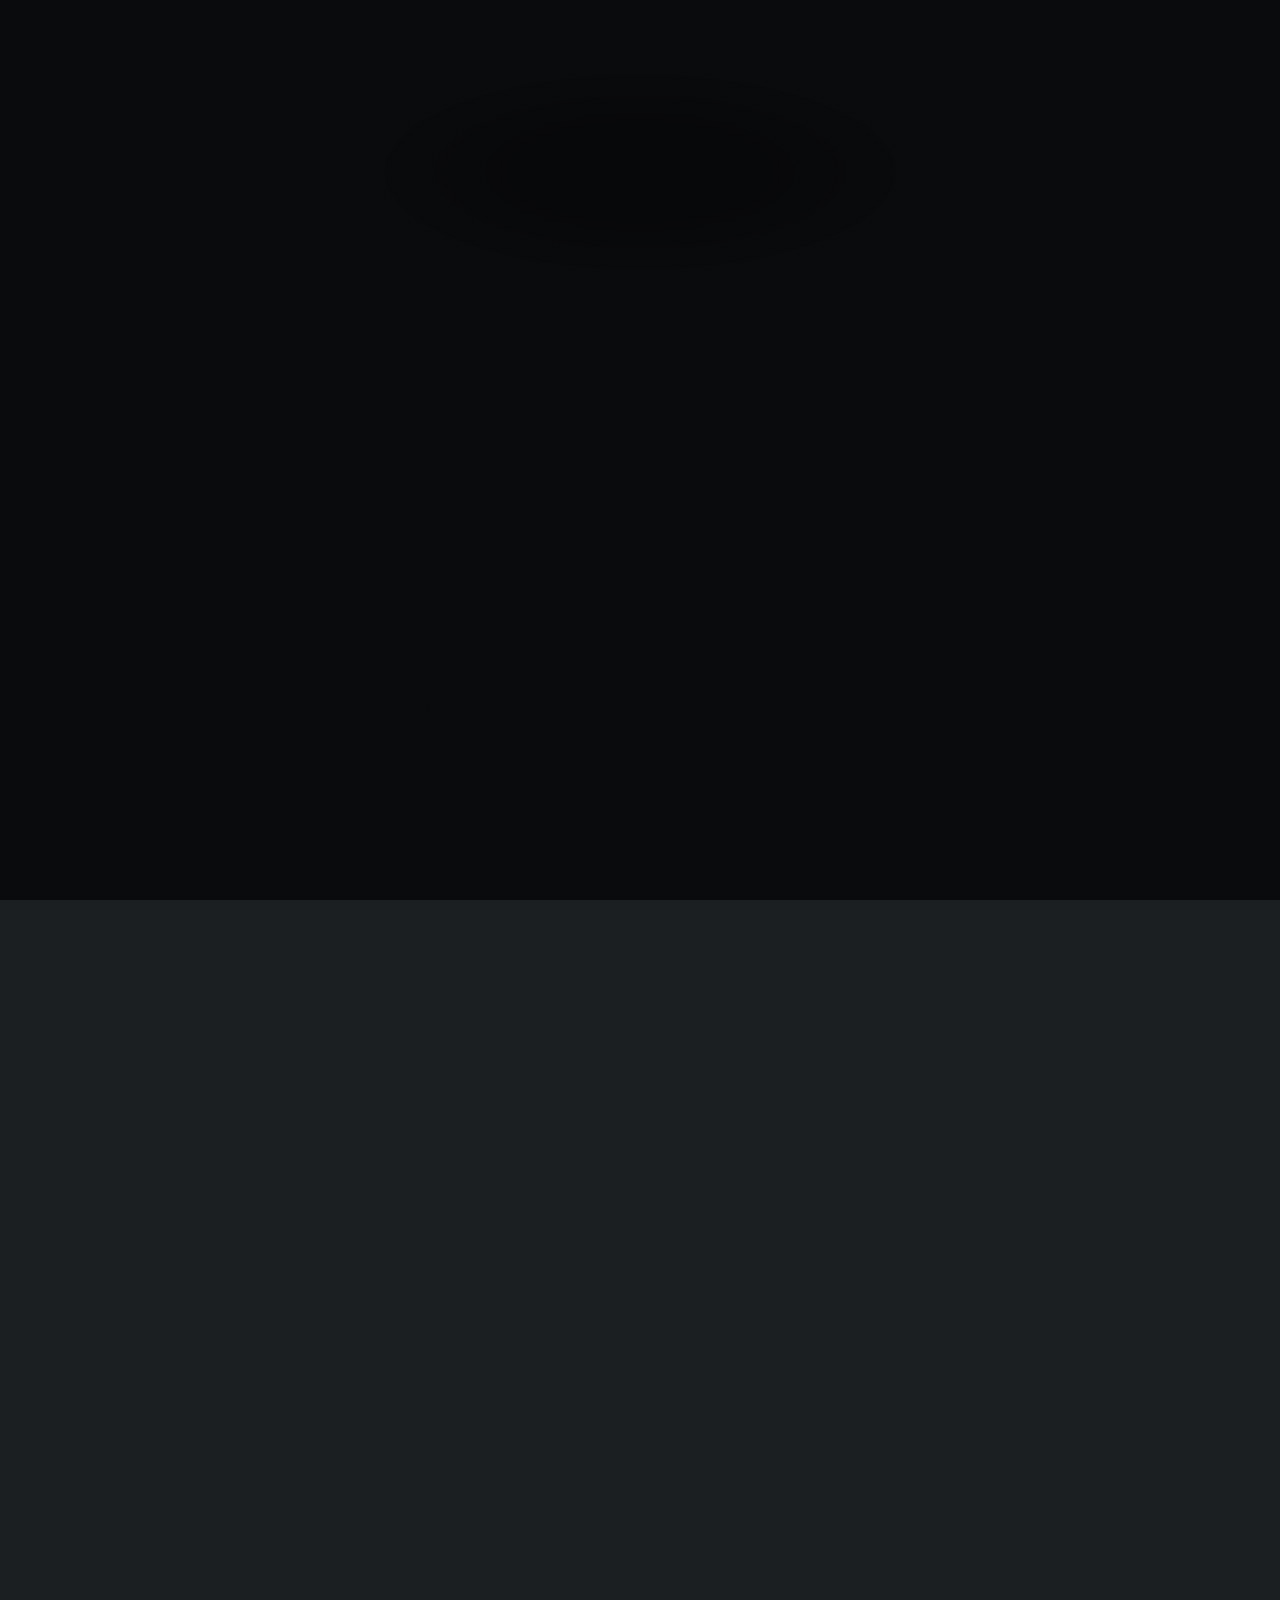
==== index.html @ f912e167 "- Updated with new job - Changed to space theme - Repaired Contact system by using Google Forms on t" ====
<!DOCTYPE HTML>

<html>
	<head>
		<title>Portfolio - Cameron Stott</title>
		<meta charset="utf-8" />
		<meta name="viewport" content="width=device-width, initial-scale=1, user-scalable=no" />
		<link rel="stylesheet" href="assets/css/main.css" />
		<noscript><link rel="stylesheet" href="assets/css/noscript.css" /></noscript>

		<link rel="apple-touch-icon" sizes="180x180" href="/apple-touch-icon.png">
		<link rel="icon" type="image/png" sizes="32x32" href="/favicon-32x32.png">
		<link rel="icon" type="image/png" sizes="16x16" href="/favicon-16x16.png">
		<link rel="manifest" href="/site.webmanifest">
		<link rel="stylesheet" href="https://cdnjs.cloudflare.com/ajax/libs/font-awesome/6.0.0-beta3/css/all.min.css">
		<script src="https://kit.fontawesome.com/7664fa4981.js" crossorigin="anonymous"></script>
	</head>

	<body class="is-preload">

		<!-- Wrapper -->
			<div id="wrapper">

				<!-- Header -->
					<header id="header">
						<div class="logo">
							<!-- <i class="fa-solid fa-shuttle-space fa-rotate-270 fa-2xl"></i> -->
							<!-- <i class="fa-solid fa-satellite fa-2xl"></i> -->
							<i class="fa-solid fa-user-astronaut fa-2xl"></i>
						</div>
						<div class="content">
							<div class="inner">
								<h1>Cameron Stott</h1>
								<p>Graduate Mechanical Engineer</p>
							</div>
						</div>
						<nav>
							<ul>
								<li><a href="#about-me">About Me</a></li>
								<li><a href="#education">Education</a></li>
								<li><a href="#employment">Employment</a></li>
								<li><a href="#projects">Projects</a></li>
								<li><a href="#contact">Contact</a></li>

								<!--<li><a href="#elements">Elements</a></li>-->
							</ul>
						</nav>
					</header>

				<!-- Main -->
					<div id="main">

						<!-- About Me -->
							<article id="about-me">
								<h2 class="major">About Me</h2>
								<span class="image main"><img src="images/grad1.jpg" alt="" /></span>
								<p class= "a">My name is Cameron Stott. Engineering and design have been an interest and passion of mine from a young age, and I have committed much of my personal time and education to pursuing a career in this field. As a person with a very inquisitive and technically oriented mentality, I have always enjoyed designing and working with machinery. To achieve this ambition, I have completed both a HNC (Higher National Certificate) and subsequent HND (Higher National Diploma) in Engineering Systems as well as going on to achieve a Bachelor’s Degree in Mechanical Engineering at Heriot Watt University.</p>
								<p class= "a">I pride myself on my intuitiveness, eagerness to learn and versatility. I can look at complex problems from a practical as well as logical perspective and develop new and unique ideas, using problem solving and analysis to discover faults, solve problems, and implement improvements to current processes. I can adapt my abilities and perspectives to new tasks and skillsets to learn quickly and further develop myself. In both group settings as well as individually I approach everything with an open mind, enthusiasm, and optimistic attitude.</p>
								<p class= "a">Due to my experience at both university and in the workplace, I have become far more confident when working with others, comparing ideas and public speaking. I pride myself on being approachable and listening to the concerns and opinions of others, allowing me to excel both in a team environment and independently. I consistently ensure that I learn from previous mistakes and treat them as a learning opportunity going forward rather than a reason to doubt my abilities and lose confidence. I feel that this is a crucial trait to the modern engineer and one that will strengthen not only the wellbeing of individual engineers but the industry as a whole.</p>
								<p class= "a">I flourish when I am able to apply my technical skills and creativity in engineering practice. I often spend my free time CAD modelling and 3D printing as it allows me to think creatively and problem solve to design a refined final product, such as robotic arms and features, automotive components and modifications for existing products. Through this hobby I have become proficient in numerous CAD modelling software including Autodesk Inventor, AutoCAD, Fusion 360 and Solidworks.</p>
								<p class= "a">I have particular interests in robotics, renewable energies and the space industry. I hope to explore a career in these fields and broaden my knowledge. I am eager to expand my skills professionally and personally, developing myself as a person and as an engineer.</p>
							</article>

						<!-- Education -->
							<article id="education">
								<h2 class="major">Education</h2>
								<div class="row">
									<div class="column">
										<h4>Heriot Watt University:</h4>
										<p>BEng Mechanical Engineering <br> (Full-time 2019 - 2021)</p>
										<h4>West Lothian College:</h4>
										<p>HNC / HND Engineering Systems <br> (Part-time 2016 - 2018) <br> (Full-time 2018 - 2019)</p>
										<h4>Armadale Academy:</h4>
										<p>(Full-time 2012 - 2018)</p>
									</div>
									<div class="column">
										<h4>Highers:</h4>
										<table>
											<tr><td>English</td><td>A</td></tr>
											<tr><td>Graphic Communication</td><td>A</td></tr>
											<tr><td>Design and Manufacture</td><td>B</td></tr>
											<tr><td>Computing Science</td><td>B</td></tr>
											<tr><td>Spanish</td><td>B</td></tr>
											<tr><td>Physics</td><td>C</td></tr>
											<tr><td>Personal Development</td><td>P</td></tr>
										  </table>
									</div>
								  </div>
							</article>

						<!-- Employment -->
							<article id="employment">
								<h2 class="major">Employment</h2>
								<h3>Current Position:</h3>
								<button type="button" class="DropHeading">AAC Clyde Space</button>
								<div class="DropContent">
									<h4>Glasgow, West Lothian | June 2024 – Present</h4>
									<h5>AIT Engineer (Full-Time Employment)</h5>
									<span class="image main"><img src="images/aac_clyde_space.jpg" alt="" /></span>
									<p class= "a">
										As an AIT Engineer, I specialize in the assembly, integration, and testing of complex systems to ensure they meet performance and reliability standards. My work involves collaborating with cross-functional teams to troubleshoot issues, optimize processes, and verify system functionality through rigorous testing protocols.
									</p>
									<div class="row" style="text-align: center;">
										<div class="column" style="list-style-position: inside;">
											<ul>
												<li>Troubleshooting</li>
												<li>Problem-Solving</li>
												<li>Continuous Improvement</li>
											</ul>
										</div>
										<div class="column" style="list-style-position: inside;">
											<ul>
												<li>CAD Proficiency</li>
												<li>Cross-Functional Collaboration</li>
												<li>Testing Integration</li>
											</ul>
										</div>
									</div>
								</div>

								<h3>Previous Employment:</h3>

								<button type="button" class="DropHeading">Everwarm LTD</button>
								<div class="DropContent">
									<h4>Bathgate, West Lothian | April 2022 – June 2024</h4>
									<h5>Renewables Design Engineer (Full-Time Employment)</h5>
									<span class="image main"><img src="images/Everwarm1.jpg" alt="" /></span>
									<p class= "a">This position has allowed me to apply my knowledge gained at university in a professional environment. Working in the renewable energies sector, my role is primarily to design retrofit air-source heat pump systems for client’s domestic properties, this included creating accurate floorplans in CAD, calculating room-by-room heat losses based on EPC data and material u-values, as well as sizing radiators to oppose the heat loss and warm the home. I have learned to work maturely in a professional setting, work effectively to strict deadlines and communicate productively with my design team, surveyors and managers.
										In this role I have also designed retrofit solar panel and electric vehicle charging point (EVCP) schematics as well as location maps for properties receiving upgrades. While working in conjunction with Scottish Power, I helped to develop a system to automatically calculate initial quotes based on approved pricings and EPC data. This dramatically increased workflow whilst reducing time spent per job and allowed designers to work more efficiently.</p>
									<div class="row" style="text-align: center;">
										<div class="column" style="list-style-position: inside;">
											<ul>
												<li>Analytical thinking</li>
												<li>Time Management</li>
												<li>Attention to detail</li>
											</ul>
										</div>
										<div class="column" style="list-style-position: inside;">
											<ul>
												<li>CAD proficiency</li>
												<li>Collaboration</li>
												<li>Adaptability</li>
											</ul>
										</div>
									</div>
								</div>
								
								<button type="button" class="DropHeading">Screwfix PLC</button>
								<div class="DropContent">
									<h4>Bathgate, West Lothian | September 2022 – April 2022</h4>
									<h5>Supervisor (Part-Time Employment)</h5>
									<span class="image main"><img src="images/Screwfix1.jpg" alt="" /></span>
									<p class= "a">After working as a store colleague and supervisor for over three years, I have matured greatly both individually and professionally. I have been recommended and trusted by my managers to travel to other Screwfix branches and assist them with delivery, warehouse management and staffing shortages thanks to my experience. This has involved travelling the country, working effectively with unfamiliar colleagues, and adapting to new work environments.</p>
									<div class="row" style="text-align: center;">
										<div class="column" style="list-style-position: inside;">
											<ul>
												<li>Customer Service</li>
												<li>Professionalism</li>
											</ul>
										</div>
										<div class="column" style="list-style-position: inside;">
											<ul>
												<li>Adaptability</li>
												<li>Patience</li>
											</ul>
										</div>
									</div>
								</div>
								
								<button type="button" class="DropHeading">Glossbrook Engineering LTD</button>
								<div class="DropContent">
									<h4>Blackridge, West Lothian | June 2018 - September 2018</h4>
									<p>Injection Moulder Operator / Setter (Full-Time Employment)</p>
									<span class="image main"><img src="images/Glossbrook1.jpg" alt="" /></span>
									<p class= "a">This role involved the production and inspection of plastic injection moulded components, safely carrying out tool changes, as well as the set-up, general maintenance and calibration of state-of-the-art Krauss Maffei moulding machines prior to operation. This position also provided me with my first taste of the engineering industry and an insight into how knowledge gained through lectures and formal education is implemented on the factory floor.</p>
									<div class="row" style="text-align: center;">
										<div class="column" style="list-style-position: inside;">
											<ul>
												<li>Following technical instructions</li>
												<li>Attention to detail</li>
											</ul>
										</div>
										<div class="column" style="list-style-position: inside;">
											<ul>
												<li>Teamwork</li>
												<li>Problem solving</li>
											</ul>
										</div>
									</div>
								</div>
							</article>

						<!-- Projects -->
						<article id="projects">
							<h2 class="major">Projects</h2>
							<button type="button" class="DropHeading">Pneumatic Exoskeleton Arm</button>
							<div class="DropContent">
								<h4>Duration: 1 Year</h4>
								
								<div id="sliderA">
									<figure> <!-- Make sure the first and last images are the same image for a smooth transition -->
										<img src="images/Projects/Exo1.jpg" alt="" />
										<img src="images/Projects/Exo2.jpg" alt="" />
										<img src="images/Projects/Exo3.jpg" alt="" />
										<img src="images/Projects/Exo4.jpg" alt="" />
										<img src="images/Projects/Exo1.jpg" alt="" />
									</figure>
								</div>

								<p class="a">For my HND dissertation I chose to design and manufacture an exoskeletal arm to significantly increase the lifting capacity of the wearer as well as reduce repetitive strain during manual handling tasks. The arm consisted of an aluminium frame with a supporting 3D-printed ABS structure. An 120mm pneumatic cylinder with a maximum pressure of 10 Bar provides adequate lifting force to the arm whilst allowing for safe and accurate control via the exoskeleton’s on-board microcontroller. Using an Arduino, a simple control system was created using a push button located in the handle as a trigger which would release air into the pneumatic through a solenoid valve, resulting in the arm performing a ‘curl’ to imitate the wearer’s bicep and assist during a lift.<br><br>
									The arm’s design went through several iterations before the final prototype was manufactured, from basic initial sketches and notes outlining the purpose of the project and its form, to more refined drawings and CAD models. Once the mock-ups were satisfactory, a final CAD model was created in conjunction with the physical prototype in the workshop, allowing for a near identical digital prototype which could be vigorously tested using Finite Element Analysis (FEA). This meant the physical prototype could be used to test factors like comfort, weight and manoeuvrability while its digital counterpart could be safely tested to its limits of strength and durability. <br><br>
									In its final testing phase, the arm’s shoulder was clamped to a solid surface and incrementally tested with increasing weights. In this test, the arm was found to comfortably curl a weight of 20kg. This means that if properly implemented with a full-back structure to more properly distribute the weight, a wearer could lift a safe manual handling load of 25kg with little to no effort, dramatically reducing work-related injury due to manual handling.<br><br>
									Future improvements to the design would include the aforementioned full-back structure to allow for a more uniform distribution of load across the upper-body, as well as allowing for the addition of a second arm. With an increased budget, the pneumatic system could be replaced with motorised linear actuators, increasing the safety of the design by eliminating the risk of leaks from the high-pressure system or snagging hoses as well as more accurate control.
								</p>
							</div>
							<button type="button" class="DropHeading"> Claw Robot </button>
							<div class="DropContent">
								<h4>Duration: 3 Months</h4>
								<div id="sliderB">
									<figure> <!-- Make sure the first and last images are the same image for a smooth transition -->
										<img src="images/Projects/RobotArm.gif" alt="" />
										<img src="images/Projects/RobotArm2.jpg" alt="" />
										<img src="images/Projects/RobotArm3.jpg" alt="" />
										<img src="images/Projects/RobotArm4.jpg" alt="" />
										<img src="images/Projects/RobotArm.gif" alt="" />
									</figure>
								</div>
								<p>Lorem ipsum...</p>
							</div>
							<button type="button" class="DropHeading">Line Launcher</button>
							<div class="DropContent">
								<h4>Duration: 3 Months</h4>
								<div id="sliderC">
									<figure> <!-- Make sure the first and last images are the same image for a smooth transition -->
										<img src="images/Projects/Launcher1.jpg" alt="" />
										<img src="images/Projects/Launcher2.jpg" alt="" />
										<img src="images/Projects/Launcher3.jpg" alt="" />
										<img src="images/Projects/Launcher4.jpg" alt="" />
										<img src="images/Projects/Launcher1.jpg" alt="" />
									</figure>
								</div>
								<p>Lorem ipsum...</p>
							</div>
						</article>

						<!-- Contact -->
						<article id="contact">
							<h2 class="major">Contact</h2>
							<form id="customForm">
								<div class="fields">
									<div class="field half">
										<label for="name">Name</label>
										<input type="text" name="name" id="name" required>
									</div>
									<div class="field half">
										<label for="email">Email</label>
										<input type="email" name="email" id="email" required>
									</div>
									<div class="field">
										<label for="message">Message</label>
										<textarea name="message" id="message" rows="4" required></textarea>
									</div>
								</div>
								<ul class="actions">
									<li><input type="submit" value="Send Message" class="primary" /></li>
									<li><input type="reset" value="Reset" /></li>
								</ul>
							</form>
						</article>

						<script>
						document.getElementById('customForm').addEventListener('submit', function(event) {
							event.preventDefault(); // Prevent the default form submission

							const formData = new FormData();
							formData.append('entry.1352770360', document.getElementById('name').value); // Name
							formData.append('entry.1114385607', document.getElementById('email').value); // Email
							formData.append('entry.859118062', document.getElementById('message').value); // Message

							fetch('https://docs.google.com/forms/d/e/1FAIpQLSfvzuCMExjvRenyYLCwh3EU6uSeuKORQmJq0dTcJFS0CegGaQ/formResponse', {
								method: 'POST',
								body: formData,
								mode: 'no-cors' // This is important to prevent CORS issues
							})
							.then(response => {
								console.log('Success!', response);
								alert('Message sent successfully!');
							})
							.catch(error => {
								console.error('Error!', error);
								alert('Failed to send message.');
							});
						});
						</script>

					</div>
				<!-- Footer -->
					<footer id="footer">
						<h1><a href="https://www.linkedin.com/in/cameronstott21/" class="icon brands fa-linkedin"><span class="label">LinkedIn</span></a></h1>
						<p class="copyright">&copy; <script>document.write(new Date().getFullYear())</script> Cameron Stott</p>
					</footer>
			</div>

		<!-- BG -->
			<div id="bg"></div>

		<!-- Scripts -->
			<script src="assets/js/jquery.min.js"></script>
			<script src="assets/js/browser.min.js"></script>
			<script src="assets/js/breakpoints.min.js"></script>
			<script src="assets/js/util.js"></script>
			<script src="assets/js/main.js"></script>

	</body>
</html>
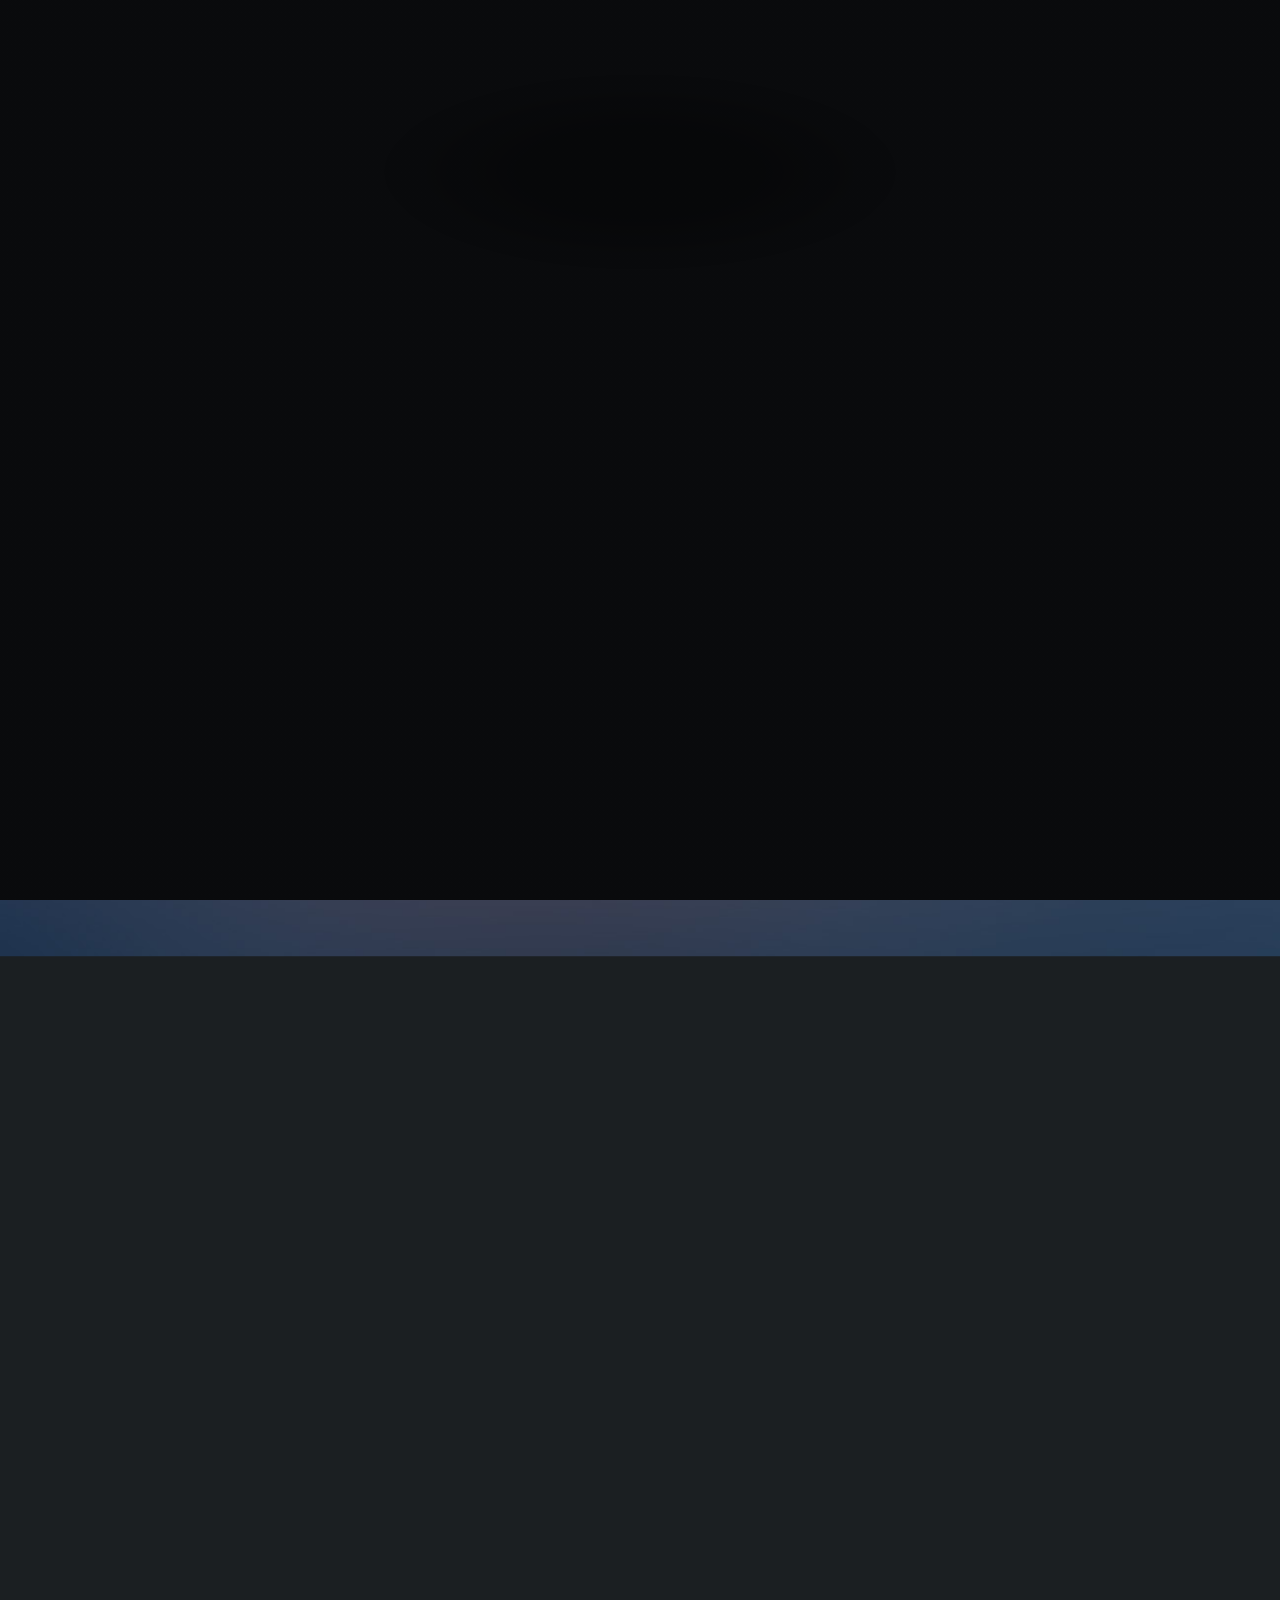
==== commit 8968e676: "- updated subheading" ====
--- a/index.html
+++ b/index.html
@@ -31,7 +31,7 @@
 						<div class="content">
 							<div class="inner">
 								<h1>Cameron Stott</h1>
-								<p>Graduate Mechanical Engineer</p>
+								<p>AIT Engineer</p>
 							</div>
 						</div>
 						<nav>
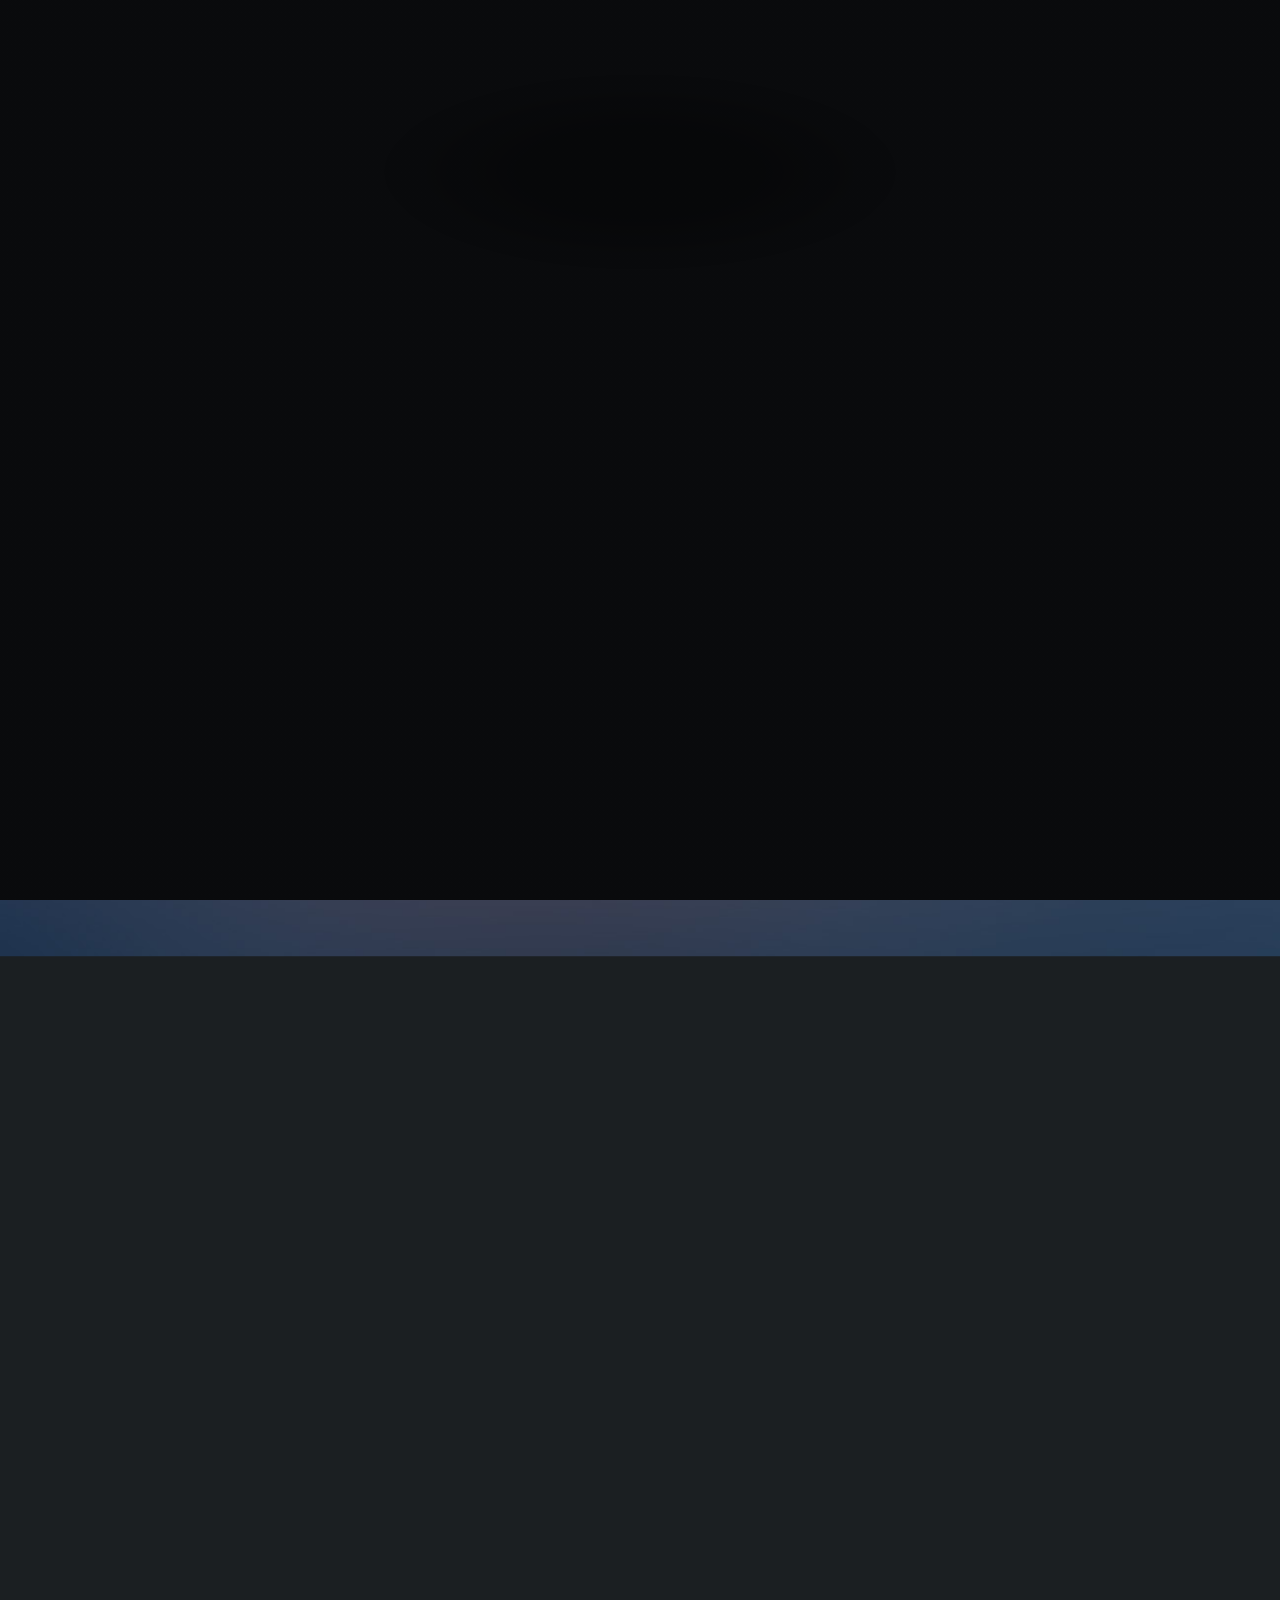
==== commit 3cb31ba2: "Update index.html - Updated the about me section" ====
--- a/index.html
+++ b/index.html
@@ -54,11 +54,9 @@
 							<article id="about-me">
 								<h2 class="major">About Me</h2>
 								<span class="image main"><img src="images/grad1.jpg" alt="" /></span>
-								<p class= "a">My name is Cameron Stott. Engineering and design have been an interest and passion of mine from a young age, and I have committed much of my personal time and education to pursuing a career in this field. As a person with a very inquisitive and technically oriented mentality, I have always enjoyed designing and working with machinery. To achieve this ambition, I have completed both a HNC (Higher National Certificate) and subsequent HND (Higher National Diploma) in Engineering Systems as well as going on to achieve a Bachelor’s Degree in Mechanical Engineering at Heriot Watt University.</p>
-								<p class= "a">I pride myself on my intuitiveness, eagerness to learn and versatility. I can look at complex problems from a practical as well as logical perspective and develop new and unique ideas, using problem solving and analysis to discover faults, solve problems, and implement improvements to current processes. I can adapt my abilities and perspectives to new tasks and skillsets to learn quickly and further develop myself. In both group settings as well as individually I approach everything with an open mind, enthusiasm, and optimistic attitude.</p>
-								<p class= "a">Due to my experience at both university and in the workplace, I have become far more confident when working with others, comparing ideas and public speaking. I pride myself on being approachable and listening to the concerns and opinions of others, allowing me to excel both in a team environment and independently. I consistently ensure that I learn from previous mistakes and treat them as a learning opportunity going forward rather than a reason to doubt my abilities and lose confidence. I feel that this is a crucial trait to the modern engineer and one that will strengthen not only the wellbeing of individual engineers but the industry as a whole.</p>
-								<p class= "a">I flourish when I am able to apply my technical skills and creativity in engineering practice. I often spend my free time CAD modelling and 3D printing as it allows me to think creatively and problem solve to design a refined final product, such as robotic arms and features, automotive components and modifications for existing products. Through this hobby I have become proficient in numerous CAD modelling software including Autodesk Inventor, AutoCAD, Fusion 360 and Solidworks.</p>
-								<p class= "a">I have particular interests in robotics, renewable energies and the space industry. I hope to explore a career in these fields and broaden my knowledge. I am eager to expand my skills professionally and personally, developing myself as a person and as an engineer.</p>
+								<p class= "a">I’m an engineering professional with over 3.5 years of industry experience, spanning renewable energy and aerospace sectors. With a background in design engineering and assembly, integration, and test (AIT), I bring a multidisciplinary skill set that bridges mechanical design, electronics, and programming.</p>
+								<p class= "a">I thrive in roles that demand both creativity and practical execution—particularly where I can design, prototype, and build hands-on solutions. Whether working on renewable systems or spacecraft hardware, I’m drawn to challenges that require systems thinking and a collaborative approach across disciplines.</p>
+								<p class= "a">While I’m especially interested in aerospace, robotics, and advanced manufacturing, I’m ultimately motivated by opportunities to create meaningful, functional designs—regardless of the field. I’m always looking to contribute to innovative teams where curiosity, adaptability, and technical rigour are valued.</p>
 							</article>
 
 						<!-- Education -->
@@ -97,9 +95,7 @@
 									<h4>Glasgow, West Lothian | June 2024 – Present</h4>
 									<h5>AIT Engineer (Full-Time Employment)</h5>
 									<span class="image main"><img src="images/aac_clyde_space.jpg" alt="" /></span>
-									<p class= "a">
-										As an AIT Engineer, I specialize in the assembly, integration, and testing of complex systems to ensure they meet performance and reliability standards. My work involves collaborating with cross-functional teams to troubleshoot issues, optimize processes, and verify system functionality through rigorous testing protocols.
-									</p>
+									<p class= "a">As an AIT Engineer, I specialize in the assembly, integration, and testing of complex systems to ensure they meet performance and reliability standards. My work involves collaborating with cross-functional teams to troubleshoot issues, optimize processes, and verify system functionality through rigorous testing protocols.</p>
 									<div class="row" style="text-align: center;">
 										<div class="column" style="list-style-position: inside;">
 											<ul>
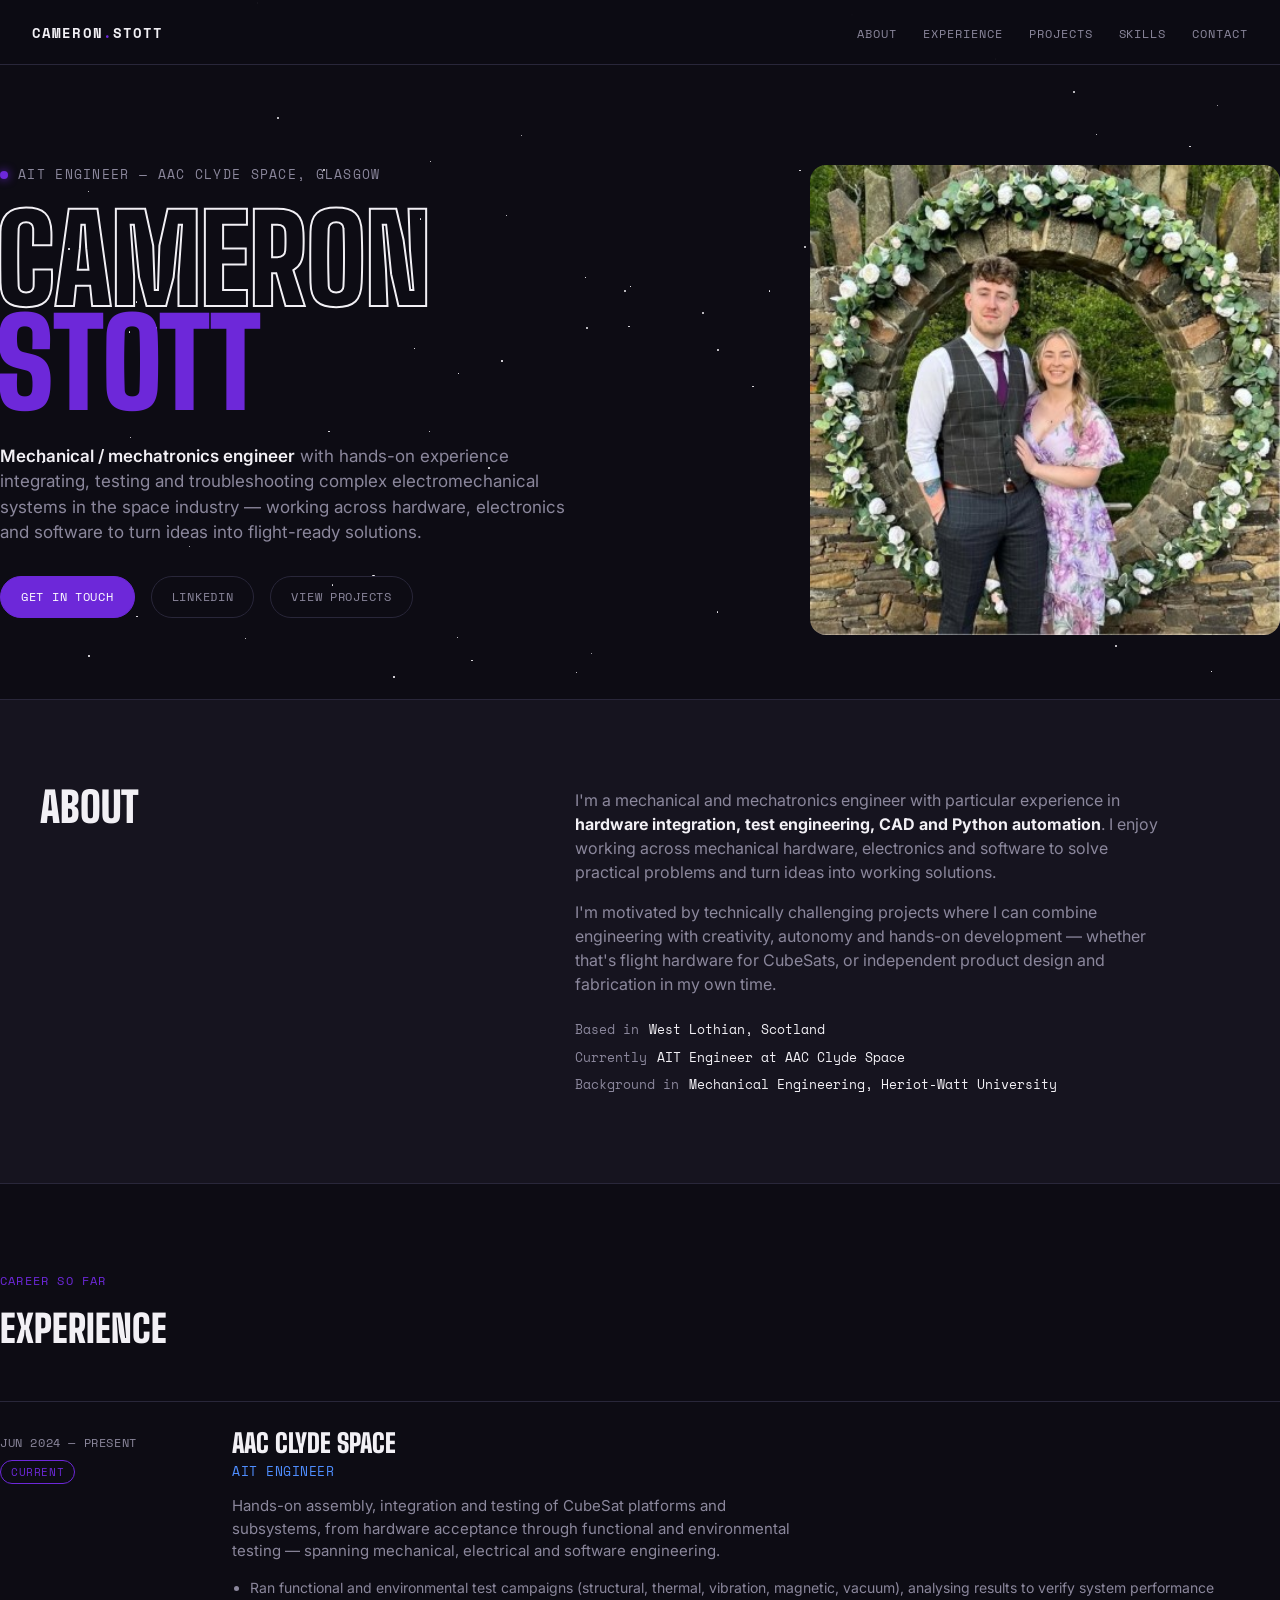
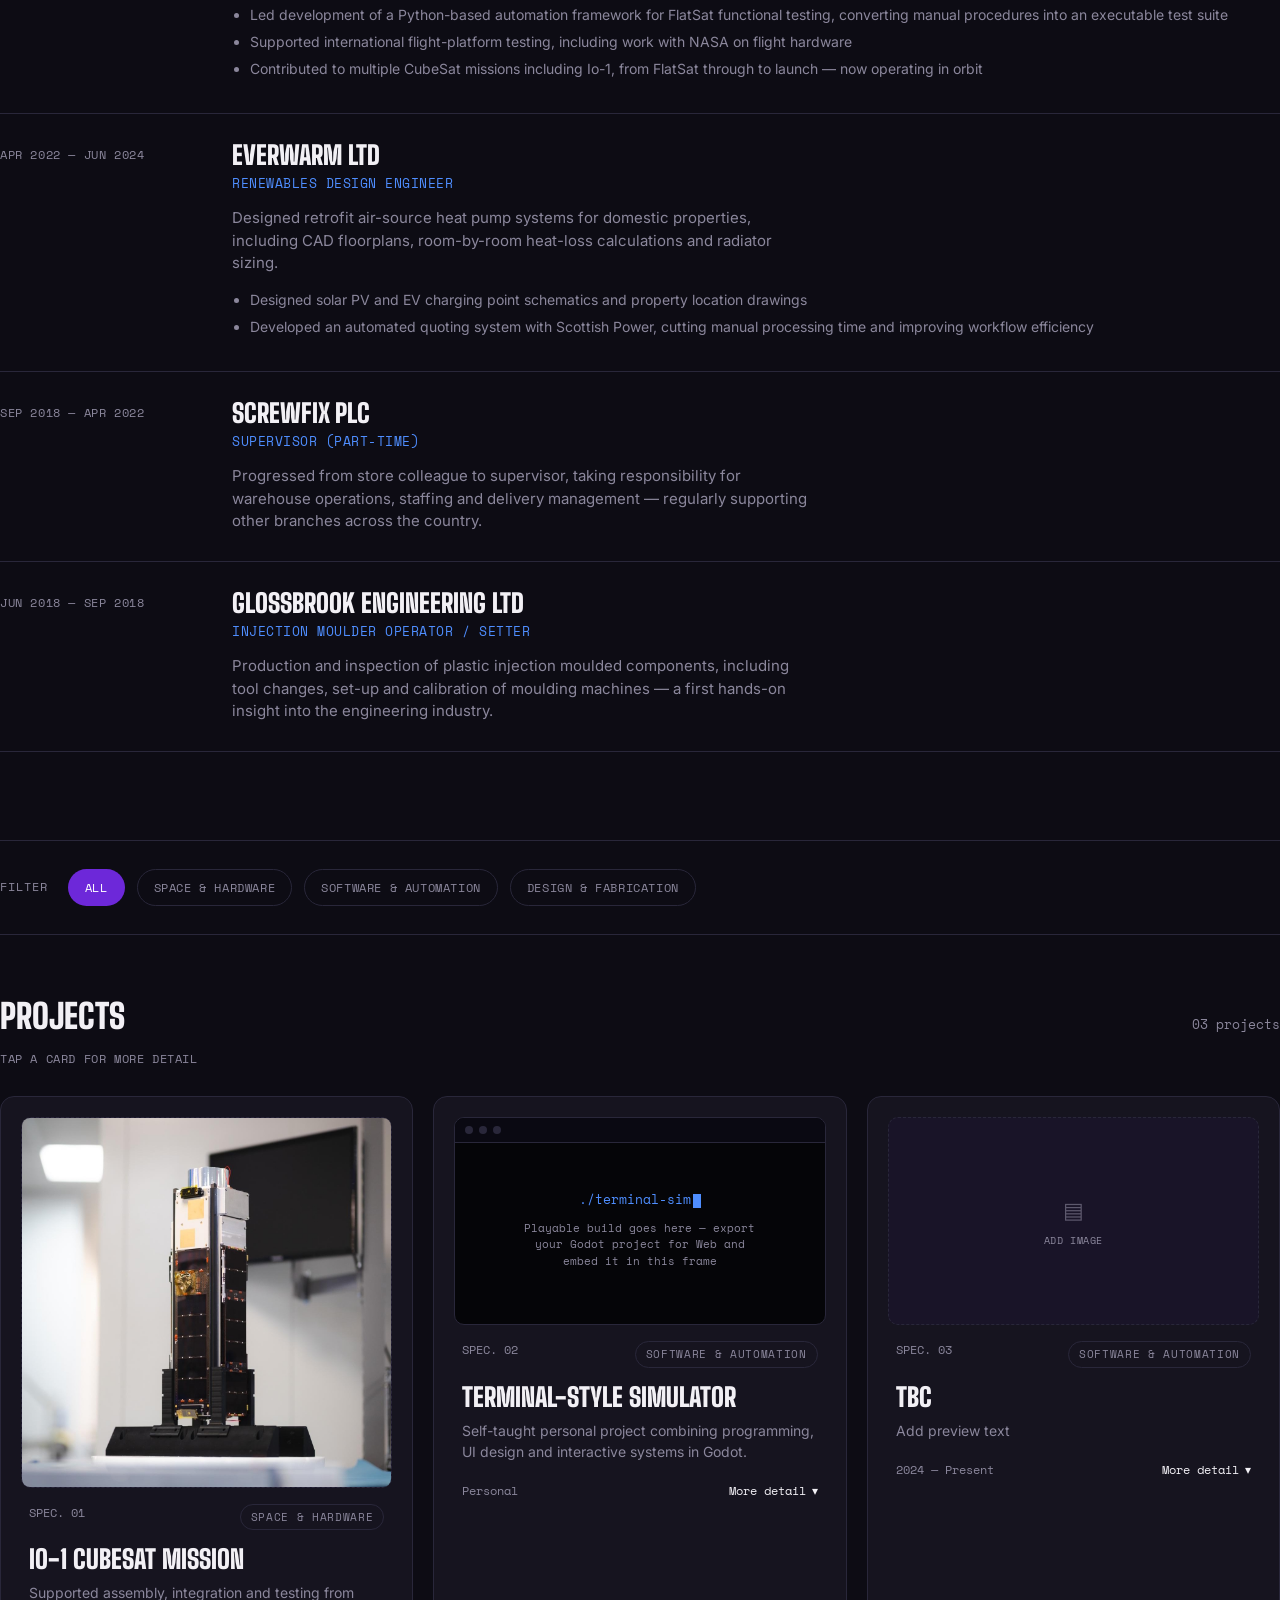
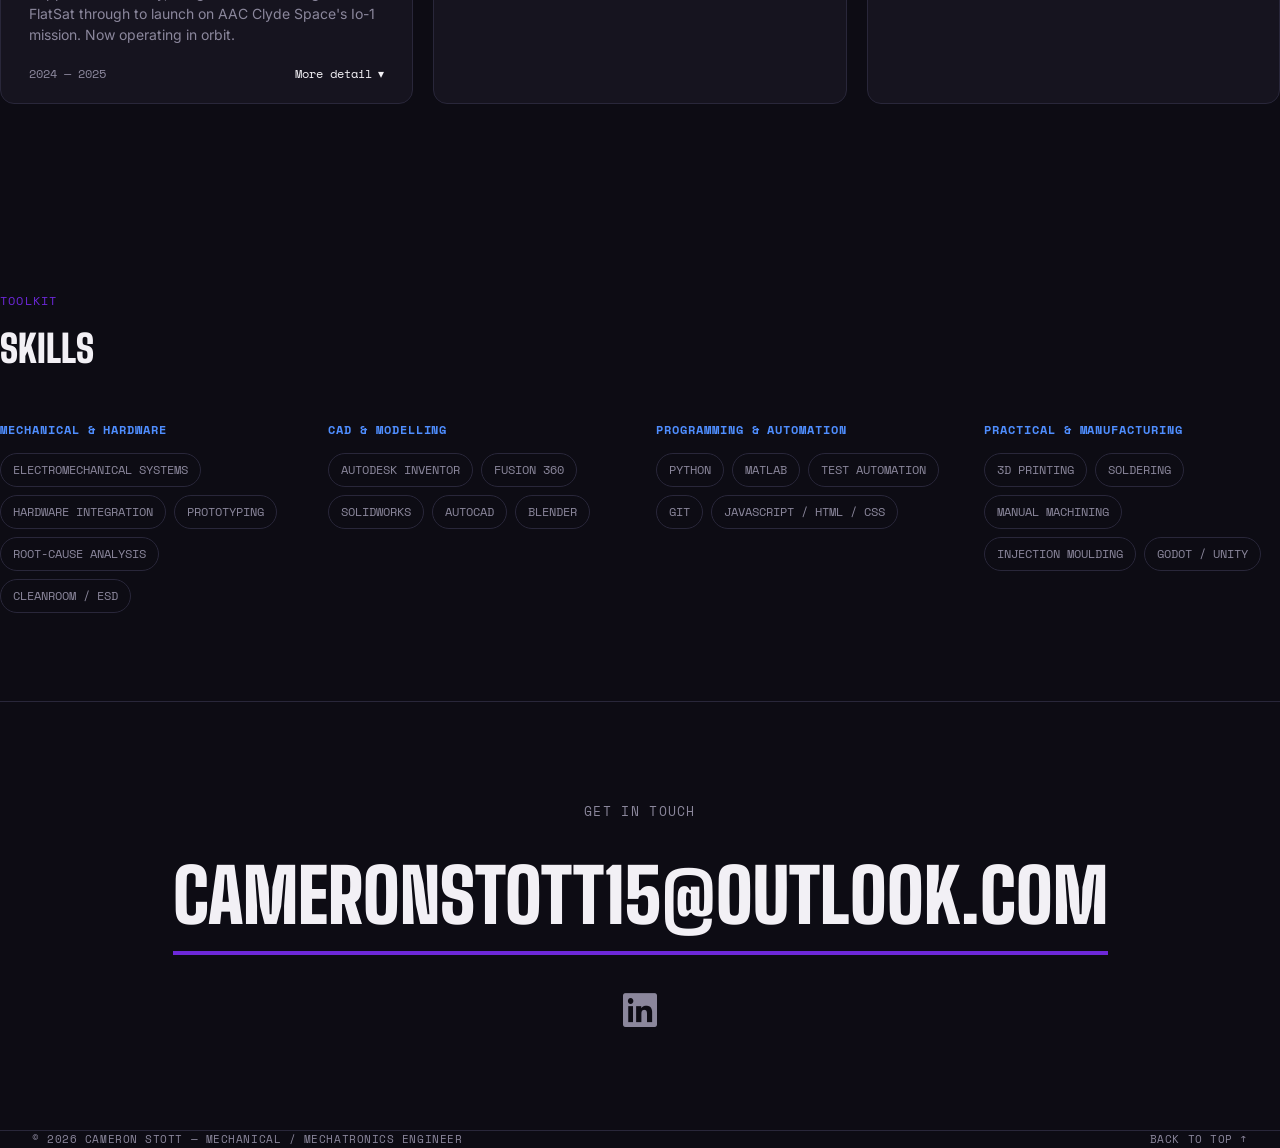
==== commit 83fe2ebc: "remnamed index.html for github pages" ====
--- a/index.html
+++ b/index.html
@@ -1,311 +1,765 @@
-<!DOCTYPE HTML>
-
-<html>
-	<head>
-		<title>Portfolio - Cameron Stott</title>
-		<meta charset="utf-8" />
-		<meta name="viewport" content="width=device-width, initial-scale=1, user-scalable=no" />
-		<link rel="stylesheet" href="assets/css/main.css" />
-		<noscript><link rel="stylesheet" href="assets/css/noscript.css" /></noscript>
-
-		<link rel="apple-touch-icon" sizes="180x180" href="/apple-touch-icon.png">
-		<link rel="icon" type="image/png" sizes="32x32" href="/favicon-32x32.png">
-		<link rel="icon" type="image/png" sizes="16x16" href="/favicon-16x16.png">
-		<link rel="manifest" href="/site.webmanifest">
-		<link rel="stylesheet" href="https://cdnjs.cloudflare.com/ajax/libs/font-awesome/6.0.0-beta3/css/all.min.css">
-		<script src="https://kit.fontawesome.com/7664fa4981.js" crossorigin="anonymous"></script>
-	</head>
-
-	<body class="is-preload">
-
-		<!-- Wrapper -->
-			<div id="wrapper">
-
-				<!-- Header -->
-					<header id="header">
-						<div class="logo">
-							<!-- <i class="fa-solid fa-shuttle-space fa-rotate-270 fa-2xl"></i> -->
-							<!-- <i class="fa-solid fa-satellite fa-2xl"></i> -->
-							<i class="fa-solid fa-user-astronaut fa-2xl"></i>
-						</div>
-						<div class="content">
-							<div class="inner">
-								<h1>Cameron Stott</h1>
-								<p>AIT Engineer</p>
-							</div>
-						</div>
-						<nav>
-							<ul>
-								<li><a href="#about-me">About Me</a></li>
-								<li><a href="#education">Education</a></li>
-								<li><a href="#employment">Employment</a></li>
-								<li><a href="#projects">Projects</a></li>
-								<li><a href="#contact">Contact</a></li>
-
-								<!--<li><a href="#elements">Elements</a></li>-->
-							</ul>
-						</nav>
-					</header>
-
-				<!-- Main -->
-					<div id="main">
-
-						<!-- About Me -->
-							<article id="about-me">
-								<h2 class="major">About Me</h2>
-								<span class="image main"><img src="images/grad1.jpg" alt="" /></span>
-								<p class= "a">I’m an engineering professional with over 3.5 years of industry experience, spanning renewable energy and aerospace sectors. With a background in design engineering and assembly, integration, and test (AIT), I bring a multidisciplinary skill set that bridges mechanical design, electronics, and programming.</p>
-								<p class= "a">I thrive in roles that demand both creativity and practical execution—particularly where I can design, prototype, and build hands-on solutions. Whether working on renewable systems or spacecraft hardware, I’m drawn to challenges that require systems thinking and a collaborative approach across disciplines.</p>
-								<p class= "a">While I’m especially interested in aerospace, robotics, and advanced manufacturing, I’m ultimately motivated by opportunities to create meaningful, functional designs—regardless of the field. I’m always looking to contribute to innovative teams where curiosity, adaptability, and technical rigour are valued.</p>
-							</article>
-
-						<!-- Education -->
-							<article id="education">
-								<h2 class="major">Education</h2>
-								<div class="row">
-									<div class="column">
-										<h4>Heriot Watt University:</h4>
-										<p>BEng Mechanical Engineering <br> (Full-time 2019 - 2021)</p>
-										<h4>West Lothian College:</h4>
-										<p>HNC / HND Engineering Systems <br> (Part-time 2016 - 2018) <br> (Full-time 2018 - 2019)</p>
-										<h4>Armadale Academy:</h4>
-										<p>(Full-time 2012 - 2018)</p>
-									</div>
-									<div class="column">
-										<h4>Highers:</h4>
-										<table>
-											<tr><td>English</td><td>A</td></tr>
-											<tr><td>Graphic Communication</td><td>A</td></tr>
-											<tr><td>Design and Manufacture</td><td>B</td></tr>
-											<tr><td>Computing Science</td><td>B</td></tr>
-											<tr><td>Spanish</td><td>B</td></tr>
-											<tr><td>Physics</td><td>C</td></tr>
-											<tr><td>Personal Development</td><td>P</td></tr>
-										  </table>
-									</div>
-								  </div>
-							</article>
-
-						<!-- Employment -->
-							<article id="employment">
-								<h2 class="major">Employment</h2>
-								<h3>Current Position:</h3>
-								<button type="button" class="DropHeading">AAC Clyde Space</button>
-								<div class="DropContent">
-									<h4>Glasgow, West Lothian | June 2024 – Present</h4>
-									<h5>AIT Engineer (Full-Time Employment)</h5>
-									<span class="image main"><img src="images/aac_clyde_space.jpg" alt="" /></span>
-									<p class= "a">As an AIT Engineer, I specialize in the assembly, integration, and testing of complex systems to ensure they meet performance and reliability standards. My work involves collaborating with cross-functional teams to troubleshoot issues, optimize processes, and verify system functionality through rigorous testing protocols.</p>
-									<div class="row" style="text-align: center;">
-										<div class="column" style="list-style-position: inside;">
-											<ul>
-												<li>Troubleshooting</li>
-												<li>Problem-Solving</li>
-												<li>Continuous Improvement</li>
-											</ul>
-										</div>
-										<div class="column" style="list-style-position: inside;">
-											<ul>
-												<li>CAD Proficiency</li>
-												<li>Cross-Functional Collaboration</li>
-												<li>Testing Integration</li>
-											</ul>
-										</div>
-									</div>
-								</div>
-
-								<h3>Previous Employment:</h3>
-
-								<button type="button" class="DropHeading">Everwarm LTD</button>
-								<div class="DropContent">
-									<h4>Bathgate, West Lothian | April 2022 – June 2024</h4>
-									<h5>Renewables Design Engineer (Full-Time Employment)</h5>
-									<span class="image main"><img src="images/Everwarm1.jpg" alt="" /></span>
-									<p class= "a">This position has allowed me to apply my knowledge gained at university in a professional environment. Working in the renewable energies sector, my role is primarily to design retrofit air-source heat pump systems for client’s domestic properties, this included creating accurate floorplans in CAD, calculating room-by-room heat losses based on EPC data and material u-values, as well as sizing radiators to oppose the heat loss and warm the home. I have learned to work maturely in a professional setting, work effectively to strict deadlines and communicate productively with my design team, surveyors and managers.
-										In this role I have also designed retrofit solar panel and electric vehicle charging point (EVCP) schematics as well as location maps for properties receiving upgrades. While working in conjunction with Scottish Power, I helped to develop a system to automatically calculate initial quotes based on approved pricings and EPC data. This dramatically increased workflow whilst reducing time spent per job and allowed designers to work more efficiently.</p>
-									<div class="row" style="text-align: center;">
-										<div class="column" style="list-style-position: inside;">
-											<ul>
-												<li>Analytical thinking</li>
-												<li>Time Management</li>
-												<li>Attention to detail</li>
-											</ul>
-										</div>
-										<div class="column" style="list-style-position: inside;">
-											<ul>
-												<li>CAD proficiency</li>
-												<li>Collaboration</li>
-												<li>Adaptability</li>
-											</ul>
-										</div>
-									</div>
-								</div>
-								
-								<button type="button" class="DropHeading">Screwfix PLC</button>
-								<div class="DropContent">
-									<h4>Bathgate, West Lothian | September 2022 – April 2022</h4>
-									<h5>Supervisor (Part-Time Employment)</h5>
-									<span class="image main"><img src="images/Screwfix1.jpg" alt="" /></span>
-									<p class= "a">After working as a store colleague and supervisor for over three years, I have matured greatly both individually and professionally. I have been recommended and trusted by my managers to travel to other Screwfix branches and assist them with delivery, warehouse management and staffing shortages thanks to my experience. This has involved travelling the country, working effectively with unfamiliar colleagues, and adapting to new work environments.</p>
-									<div class="row" style="text-align: center;">
-										<div class="column" style="list-style-position: inside;">
-											<ul>
-												<li>Customer Service</li>
-												<li>Professionalism</li>
-											</ul>
-										</div>
-										<div class="column" style="list-style-position: inside;">
-											<ul>
-												<li>Adaptability</li>
-												<li>Patience</li>
-											</ul>
-										</div>
-									</div>
-								</div>
-								
-								<button type="button" class="DropHeading">Glossbrook Engineering LTD</button>
-								<div class="DropContent">
-									<h4>Blackridge, West Lothian | June 2018 - September 2018</h4>
-									<p>Injection Moulder Operator / Setter (Full-Time Employment)</p>
-									<span class="image main"><img src="images/Glossbrook1.jpg" alt="" /></span>
-									<p class= "a">This role involved the production and inspection of plastic injection moulded components, safely carrying out tool changes, as well as the set-up, general maintenance and calibration of state-of-the-art Krauss Maffei moulding machines prior to operation. This position also provided me with my first taste of the engineering industry and an insight into how knowledge gained through lectures and formal education is implemented on the factory floor.</p>
-									<div class="row" style="text-align: center;">
-										<div class="column" style="list-style-position: inside;">
-											<ul>
-												<li>Following technical instructions</li>
-												<li>Attention to detail</li>
-											</ul>
-										</div>
-										<div class="column" style="list-style-position: inside;">
-											<ul>
-												<li>Teamwork</li>
-												<li>Problem solving</li>
-											</ul>
-										</div>
-									</div>
-								</div>
-							</article>
-
-						<!-- Projects -->
-						<article id="projects">
-							<h2 class="major">Projects</h2>
-							<button type="button" class="DropHeading">Pneumatic Exoskeleton Arm</button>
-							<div class="DropContent">
-								<h4>Duration: 1 Year</h4>
-								
-								<div id="sliderA">
-									<figure> <!-- Make sure the first and last images are the same image for a smooth transition -->
-										<img src="images/Projects/Exo1.jpg" alt="" />
-										<img src="images/Projects/Exo2.jpg" alt="" />
-										<img src="images/Projects/Exo3.jpg" alt="" />
-										<img src="images/Projects/Exo4.jpg" alt="" />
-										<img src="images/Projects/Exo1.jpg" alt="" />
-									</figure>
-								</div>
-
-								<p class="a">For my HND dissertation I chose to design and manufacture an exoskeletal arm to significantly increase the lifting capacity of the wearer as well as reduce repetitive strain during manual handling tasks. The arm consisted of an aluminium frame with a supporting 3D-printed ABS structure. An 120mm pneumatic cylinder with a maximum pressure of 10 Bar provides adequate lifting force to the arm whilst allowing for safe and accurate control via the exoskeleton’s on-board microcontroller. Using an Arduino, a simple control system was created using a push button located in the handle as a trigger which would release air into the pneumatic through a solenoid valve, resulting in the arm performing a ‘curl’ to imitate the wearer’s bicep and assist during a lift.<br><br>
-									The arm’s design went through several iterations before the final prototype was manufactured, from basic initial sketches and notes outlining the purpose of the project and its form, to more refined drawings and CAD models. Once the mock-ups were satisfactory, a final CAD model was created in conjunction with the physical prototype in the workshop, allowing for a near identical digital prototype which could be vigorously tested using Finite Element Analysis (FEA). This meant the physical prototype could be used to test factors like comfort, weight and manoeuvrability while its digital counterpart could be safely tested to its limits of strength and durability. <br><br>
-									In its final testing phase, the arm’s shoulder was clamped to a solid surface and incrementally tested with increasing weights. In this test, the arm was found to comfortably curl a weight of 20kg. This means that if properly implemented with a full-back structure to more properly distribute the weight, a wearer could lift a safe manual handling load of 25kg with little to no effort, dramatically reducing work-related injury due to manual handling.<br><br>
-									Future improvements to the design would include the aforementioned full-back structure to allow for a more uniform distribution of load across the upper-body, as well as allowing for the addition of a second arm. With an increased budget, the pneumatic system could be replaced with motorised linear actuators, increasing the safety of the design by eliminating the risk of leaks from the high-pressure system or snagging hoses as well as more accurate control.
-								</p>
-							</div>
-							<button type="button" class="DropHeading"> Claw Robot </button>
-							<div class="DropContent">
-								<h4>Duration: 3 Months</h4>
-								<div id="sliderB">
-									<figure> <!-- Make sure the first and last images are the same image for a smooth transition -->
-										<img src="images/Projects/RobotArm.gif" alt="" />
-										<img src="images/Projects/RobotArm2.jpg" alt="" />
-										<img src="images/Projects/RobotArm3.jpg" alt="" />
-										<img src="images/Projects/RobotArm4.jpg" alt="" />
-										<img src="images/Projects/RobotArm.gif" alt="" />
-									</figure>
-								</div>
-								<p>Lorem ipsum...</p>
-							</div>
-							<button type="button" class="DropHeading">Line Launcher</button>
-							<div class="DropContent">
-								<h4>Duration: 3 Months</h4>
-								<div id="sliderC">
-									<figure> <!-- Make sure the first and last images are the same image for a smooth transition -->
-										<img src="images/Projects/Launcher1.jpg" alt="" />
-										<img src="images/Projects/Launcher2.jpg" alt="" />
-										<img src="images/Projects/Launcher3.jpg" alt="" />
-										<img src="images/Projects/Launcher4.jpg" alt="" />
-										<img src="images/Projects/Launcher1.jpg" alt="" />
-									</figure>
-								</div>
-								<p>Lorem ipsum...</p>
-							</div>
-						</article>
-
-						<!-- Contact -->
-						<article id="contact">
-							<h2 class="major">Contact</h2>
-							<form id="customForm">
-								<div class="fields">
-									<div class="field half">
-										<label for="name">Name</label>
-										<input type="text" name="name" id="name" required>
-									</div>
-									<div class="field half">
-										<label for="email">Email</label>
-										<input type="email" name="email" id="email" required>
-									</div>
-									<div class="field">
-										<label for="message">Message</label>
-										<textarea name="message" id="message" rows="4" required></textarea>
-									</div>
-								</div>
-								<ul class="actions">
-									<li><input type="submit" value="Send Message" class="primary" /></li>
-									<li><input type="reset" value="Reset" /></li>
-								</ul>
-							</form>
-						</article>
-
-						<script>
-						document.getElementById('customForm').addEventListener('submit', function(event) {
-							event.preventDefault(); // Prevent the default form submission
-
-							const formData = new FormData();
-							formData.append('entry.1352770360', document.getElementById('name').value); // Name
-							formData.append('entry.1114385607', document.getElementById('email').value); // Email
-							formData.append('entry.859118062', document.getElementById('message').value); // Message
-
-							fetch('https://docs.google.com/forms/d/e/1FAIpQLSfvzuCMExjvRenyYLCwh3EU6uSeuKORQmJq0dTcJFS0CegGaQ/formResponse', {
-								method: 'POST',
-								body: formData,
-								mode: 'no-cors' // This is important to prevent CORS issues
-							})
-							.then(response => {
-								console.log('Success!', response);
-								alert('Message sent successfully!');
-							})
-							.catch(error => {
-								console.error('Error!', error);
-								alert('Failed to send message.');
-							});
-						});
-						</script>
-
-					</div>
-				<!-- Footer -->
-					<footer id="footer">
-						<h1><a href="https://www.linkedin.com/in/cameronstott21/" class="icon brands fa-linkedin"><span class="label">LinkedIn</span></a></h1>
-						<p class="copyright">&copy; <script>document.write(new Date().getFullYear())</script> Cameron Stott</p>
-					</footer>
-			</div>
-
-		<!-- BG -->
-			<div id="bg"></div>
-
-		<!-- Scripts -->
-			<script src="assets/js/jquery.min.js"></script>
-			<script src="assets/js/browser.min.js"></script>
-			<script src="assets/js/breakpoints.min.js"></script>
-			<script src="assets/js/util.js"></script>
-			<script src="assets/js/main.js"></script>
-
-	</body>
-</html>
+<!DOCTYPE html>
+<html lang="en">
+<head>
+<meta charset="UTF-8">
+<meta name="viewport" content="width=device-width, initial-scale=1.0">
+<title>Cameron Stott — Mechanical / Mechatronics Engineer</title>
+<link rel="preconnect" href="https://fonts.googleapis.com">
+<link rel="preconnect" href="https://fonts.gstatic.com" crossorigin>
+<link href="https://fonts.googleapis.com/css2?family=Big+Shoulders+Display:wght@700;900&family=Inter:wght@400;500;600&family=Space+Mono:wght@400;700&display=swap" rel="stylesheet">
+<link rel="stylesheet" href="https://cdnjs.cloudflare.com/ajax/libs/font-awesome/6.7.2/css/all.min.css">
+<style>
+  :root{
+    --bg: #0d0c14;
+    --surface: #16141f;
+    --text: #f2f0f5;
+    --text-dim: #8b879c;
+    --border: #29273a;
+    --accent: #6d28d9;
+    --accent-2: #4f8eff;
+    --font-display: 'Big Shoulders Display', sans-serif;
+    --font-body: 'Inter', sans-serif;
+    --font-mono: 'Space Mono', monospace;
+  }
+
+  *{ margin:0; padding:0; box-sizing:border-box; }
+  html{ scroll-behavior:smooth; }
+
+  body{
+    background:var(--bg);
+    color:var(--text);
+    font-family:var(--font-body);
+    line-height:1.5;
+    overflow-x:hidden;
+    position:relative;
+  }
+
+  a{ color:inherit; text-decoration:none; }
+  ::selection{ background:var(--accent); color:#fff; }
+  :focus-visible{ outline: 3px solid var(--accent); outline-offset: 3px; }
+
+  .wrap{ max-width:1280px; margin:0 auto; padding:0 32px; position:relative; z-index:2; }
+
+  /* ---------- STARFIELD ---------- */
+  #starfield{
+    position:fixed; inset:0; z-index:0; pointer-events:none; overflow:hidden;
+  }
+  .star{
+    position:absolute; border-radius:50%; background:#f2f0f5;
+    animation: twinkle 4s ease-in-out infinite;
+  }
+  @keyframes twinkle{
+    0%, 100%{ opacity:.15; }
+    50%{ opacity:.9; }
+  }
+  @media (prefers-reduced-motion: reduce){
+    .star{ animation:none; opacity:.4; }
+  }
+
+  header, .hero, .filter-bar, .work, .about, .experience, .skills-section, .contact, footer{
+    position:relative; z-index:2;
+  }
+
+  /* ---------- NAV ---------- */
+  header{
+    position:sticky; top:0; z-index:50;
+    background:rgba(13,12,20,.88);
+    backdrop-filter: blur(10px);
+    border-bottom:1px solid var(--border);
+  }
+  .nav-inner{
+    display:flex; align-items:center; justify-content:space-between;
+    padding:20px 32px; max-width:1280px; margin:0 auto;
+  }
+  .logo{
+    font-family:var(--font-mono); font-weight:700; font-size:14px;
+    letter-spacing:.08em; text-transform:uppercase;
+  }
+  .logo span{ color:var(--accent); }
+  nav ul{ list-style:none; display:flex; gap:26px; }
+  nav a{
+    font-family:var(--font-mono); font-size:12px; letter-spacing:.08em;
+    text-transform:uppercase; color:var(--text-dim);
+    transition: color .2s ease;
+  }
+  nav a:hover{ color:var(--text); }
+
+  /* ---------- HEADSHOT (shared) ---------- */
+  .headshot{
+    border-radius:16px;
+    border:1.5px dashed var(--border);
+    background:rgba(109,40,217,.06);
+    display:flex; flex-direction:column; align-items:center; justify-content:center;
+    gap:8px; color:var(--text-dim); flex-shrink:0;
+  }
+  .headshot .initials{
+    font-family:var(--font-display); font-weight:900;
+    color:var(--accent); -webkit-text-stroke:1px var(--accent);
+  }
+  .headshot .label{
+    font-family:var(--font-mono); font-size:10px; text-transform:uppercase;
+    letter-spacing:.06em; color:var(--text-dim); text-align:center; padding:0 10px;
+  }
+
+  /* ---------- HERO ---------- */
+  .hero{
+    padding:100px 0 64px;
+    border-bottom:1px solid var(--border);
+  }
+  .hero-grid{
+    display:grid; grid-template-columns: 1fr 470px; gap:48px; align-items:stretch;
+  }
+  .hero-eyebrow{
+    font-family:var(--font-mono); font-size:13px; color:var(--text-dim);
+    letter-spacing:.1em; text-transform:uppercase; margin-bottom:22px;
+    display:flex; align-items:center; gap:10px;
+  }
+  .hero-eyebrow::before{
+    content:''; width:8px; height:8px; border-radius:50%;
+    background:var(--accent);
+    box-shadow:0 0 10px var(--accent);
+  }
+  .hero h1{
+    font-family:var(--font-display);
+    font-weight:900;
+    font-size:clamp(52px, 9.5vw, 128px);
+    line-height:.86;
+    letter-spacing:-.01em;
+    text-transform:uppercase;
+    margin-left:-4px;
+  }
+  .hero h1 .outline{
+    -webkit-text-stroke: 2px var(--text);
+    color:transparent;
+  }
+  .hero h1 .fill{ color:var(--accent); }
+  .hero-sub{
+    max-width:580px; margin-top:28px;
+    font-size:17px; color:var(--text-dim);
+  }
+  .hero-sub strong{ color:var(--text); font-weight:600; }
+  .hero-links{ margin-top:30px; display:flex; gap:16px; flex-wrap:wrap; }
+  .hero-links a{
+    font-family:var(--font-mono); font-size:12px; text-transform:uppercase;
+    letter-spacing:.06em; padding:11px 20px; border:1px solid var(--border);
+    border-radius:999px; color:var(--text-dim); transition:all .2s ease;
+  }
+  .hero-links a.primary{ background:var(--accent); border-color:var(--accent); color:#fff; }
+  .hero-links a:hover{ border-color:var(--accent); color:var(--text); }
+  .hero-links a.primary:hover{ color:#fff; opacity:.9; }
+
+  .hero-grid .headshot{ width:100%; height:100%; min-height:320px; }
+  .hero-grid .headshot .initials{ font-size:64px; }
+
+  @media (max-width: 760px){
+    .hero-grid{ grid-template-columns:1fr; }
+    .hero-grid .headshot{ width:100%; height:220px; min-height:0; order:-1; }
+    .hero-grid .headshot .initials{ font-size:36px; }
+  }
+
+  /* ---------- ABOUT ---------- */
+  .about{
+    padding:88px 40px; border-bottom:1px solid var(--border);
+    background:var(--surface);
+  }
+  .about-grid{
+    display:grid; grid-template-columns: 1fr 1.4fr; gap:60px; align-items:start;
+  }
+  .about h2{
+    font-family:var(--font-display); font-weight:900; font-size:42px;
+    text-transform:uppercase; line-height:.95;
+  }
+  .about-copy p{ font-size:16px; color:var(--text-dim); max-width:60ch; margin-bottom:16px; }
+  .about-copy strong{ color:var(--text); }
+  .facts{ margin-top:24px; display:flex; flex-direction:column; gap:8px; }
+  .facts div{
+    font-family:var(--font-mono); font-size:13px; color:var(--text-dim);
+    display:flex; gap:10px;
+  }
+  .facts div span{ color:var(--text); }
+
+  @media (max-width: 900px){
+    .about-grid{ grid-template-columns:1fr; }
+  }
+
+  /* ---------- EXPERIENCE (traditional timeline) ---------- */
+  .experience{ padding:88px 0; border-bottom:1px solid var(--border); }
+  .section-head{ margin-bottom:44px; }
+  .section-head .eyebrow{
+    font-family:var(--font-mono); font-size:12px; color:var(--accent);
+    text-transform:uppercase; letter-spacing:.1em; margin-bottom:10px; display:block;
+  }
+  .section-head h2{
+    font-family:var(--font-display); font-weight:900; font-size:38px; text-transform:uppercase;
+  }
+
+  .timeline{ display:flex; flex-direction:column; }
+  .timeline-item{
+    display:grid; grid-template-columns: 200px 1fr; gap:32px;
+    padding:28px 0; border-top:1px solid var(--border);
+  }
+  .timeline-item:last-child{ border-bottom:1px solid var(--border); }
+  .timeline-date{
+    font-family:var(--font-mono); font-size:12px; color:var(--text-dim);
+    text-transform:uppercase; letter-spacing:.05em; padding-top:4px;
+  }
+  .timeline-date .current{
+    display:inline-block; margin-top:8px; font-size:11px; color:var(--accent);
+    border:1px solid var(--accent); border-radius:999px; padding:3px 10px;
+  }
+  .timeline-body h3{
+    font-family:var(--font-display); font-weight:900; font-size:26px;
+    text-transform:uppercase; line-height:1;
+  }
+  .timeline-body .role{
+    font-family:var(--font-mono); font-size:13px; color:var(--accent-2);
+    text-transform:uppercase; letter-spacing:.04em; margin-top:6px; display:block;
+  }
+  .timeline-body p{ color:var(--text-dim); font-size:15px; margin-top:14px; max-width:64ch; }
+  .timeline-body ul{ margin-top:14px; padding-left:18px; color:var(--text-dim); font-size:14px; }
+  .timeline-body li{ margin-bottom:6px; }
+
+  @media (max-width: 720px){
+    .timeline-item{ grid-template-columns: 1fr; gap:10px; }
+  }
+
+  /* ---------- FILTER BAR ---------- */
+  .filter-bar{
+    padding:28px 0;
+    border-bottom:1px solid var(--border);
+    display:flex; align-items:center; gap:12px; flex-wrap:wrap;
+  }
+  .filter-label{
+    font-family:var(--font-mono); font-size:12px; color:var(--text-dim);
+    text-transform:uppercase; letter-spacing:.08em; margin-right:8px;
+  }
+  .filter-btn{
+    font-family:var(--font-mono); font-size:12px; letter-spacing:.05em;
+    text-transform:uppercase; padding:9px 16px;
+    border:1px solid var(--border); border-radius:999px;
+    background:transparent; color:var(--text-dim); cursor:pointer;
+    transition: all .2s ease;
+  }
+  .filter-btn:hover{ color:var(--text); border-color:var(--text-dim); }
+  .filter-btn.active{
+    color:#fff; background:var(--accent); border-color:transparent;
+  }
+
+  /* ---------- WORK GRID ---------- */
+  .work{ padding:56px 0 100px; }
+  .work-head{
+    display:flex; justify-content:space-between; align-items:baseline;
+    margin-bottom:8px;
+  }
+  .work-head h2{
+    font-family:var(--font-display); font-weight:900; font-size:34px;
+    text-transform:uppercase;
+  }
+  .work-count{ font-family:var(--font-mono); font-size:13px; color:var(--text-dim); }
+  .work-hint{
+    font-family:var(--font-mono); font-size:12px; color:var(--text-dim);
+    text-transform:uppercase; letter-spacing:.05em; margin:0 0 28px;
+  }
+
+  .grid{
+    display:grid;
+    grid-template-columns: repeat(3, 1fr);
+    gap:20px;
+    align-items:stretch;
+  }
+  .card{
+    background:var(--surface);
+    border:1px solid var(--border);
+    border-radius:14px;
+    padding:20px;
+    position:relative;
+    overflow:hidden;
+    transition: transform .3s ease, border-color .3s ease, opacity .3s ease;
+    display:flex; flex-direction:column;
+    cursor:pointer;
+  }
+  .card::before{
+    content:''; position:absolute; inset:0 0 auto 0; height:3px;
+    background: var(--accent);
+    transform: scaleX(0); transform-origin:left;
+    transition: transform .35s ease;
+    z-index:2;
+  }
+  .card:hover{ border-color: var(--accent); }
+  .card:hover::before, .card.open::before{ transform:scaleX(1); }
+  .card.dim{ opacity:.28; }
+
+  /* image / media area — always visible, never collapses */
+  .card-image{
+    width:100%; aspect-ratio:16/9; border-radius:10px;
+    border:1.5px dashed var(--border);
+    background:rgba(109,40,217,.05);
+    display:flex; flex-direction:column; align-items:center; justify-content:center;
+    gap:6px; color:var(--text-dim); margin-bottom:16px; flex-shrink:0;
+  }
+  .card-image img {
+    width: 100%;
+    height: 100%;
+    object-fit: cover;
+    border-radius: 8px;
+    display: block;
+  }
+  .card-image .icon{ font-size:22px; opacity:.6; }
+  .card-image .label{
+    font-family:var(--font-mono); font-size:10px; text-transform:uppercase;
+    letter-spacing:.06em;
+  }
+
+  .card-body{ padding:0 8px; display:flex; flex-direction:column; flex:1; }
+  .card-top{
+    display:flex; justify-content:space-between; align-items:flex-start;
+  }
+  .card-index{ font-family:var(--font-mono); font-size:12px; color:var(--text-dim); }
+  .tag{
+    font-family:var(--font-mono); font-size:11px; text-transform:uppercase;
+    letter-spacing:.06em; padding:4px 10px; border-radius:999px;
+    color: var(--text-dim);
+    border:1px solid var(--border);
+  }
+  .card h3{
+    font-family:var(--font-display); font-weight:900; font-size:26px;
+    text-transform:uppercase; margin-top:16px; line-height:1;
+  }
+  .card p.preview{ color:var(--text-dim); font-size:14px; margin-top:10px; max-width:42ch; }
+  .card-foot{
+    margin-top:20px; display:flex; justify-content:space-between; align-items:center;
+    font-family:var(--font-mono); font-size:12px; color:var(--text-dim);
+  }
+  .card-foot .go{ color:var(--text); display:flex; align-items:center; gap:6px; transition:color .2s ease; }
+  .card:hover .go{ color:var(--accent-2); }
+  .card.open .go .chevron{ transform:rotate(180deg); }
+  .go .chevron{ display:inline-block; transition:transform .3s ease; }
+
+  .card-detail{
+    max-height:0; overflow:hidden;
+    transition: max-height .35s ease, margin-top .35s ease;
+  }
+  .card.open .card-detail{ margin-top:16px; }
+  .card-detail-inner{
+    border-top:1px solid var(--border); padding-top:16px;
+  }
+  .card-detail-inner p{ color:var(--text-dim); font-size:14px; margin-bottom:10px; }
+  .card-detail-inner ul{ padding-left:18px; color:var(--text-dim); font-size:13px; }
+  .card-detail-inner li{ margin-bottom:6px; }
+
+  /* playable embed slot — for the terminal simulator */
+  .card-embed{
+    width:100%; aspect-ratio:16/9; border-radius:10px; overflow:hidden;
+    margin-bottom:16px; flex-shrink:0; position:relative;
+    background:#050508; border:1px solid var(--border);
+  }
+  .embed-titlebar{
+    display:flex; align-items:center; gap:6px; padding:8px 10px;
+    background:#0a0912; border-bottom:1px solid var(--border);
+  }
+  .embed-titlebar span{ width:8px; height:8px; border-radius:50%; background:var(--border); }
+  .embed-body{
+    height:calc(100% - 32px); display:flex; align-items:center; justify-content:center;
+    flex-direction:column; gap:10px; padding:16px; text-align:center;
+  }
+  .embed-body .prompt{
+    font-family:var(--font-mono); font-size:13px; color:var(--accent-2);
+  }
+  .embed-body .cursor{
+    display:inline-block; width:8px; height:14px; background:var(--accent-2);
+    animation: blink 1s step-end infinite; vertical-align:middle; margin-left:2px;
+  }
+  @keyframes blink{ 50%{ opacity:0; } }
+  .embed-body .note{ font-family:var(--font-mono); font-size:11px; color:var(--text-dim); max-width:34ch; }
+  @media (prefers-reduced-motion: reduce){ .embed-body .cursor{ animation:none; } }
+
+  /* ---------- SKILLS ---------- */
+  .skills-section{ padding:88px 0; border-bottom:1px solid var(--border); }
+  .skills-grid{ display:grid; grid-template-columns:repeat(4, 1fr); gap:32px; margin-top:40px; }
+  .skill-group h4{
+    font-family:var(--font-mono); font-size:12px; text-transform:uppercase;
+    letter-spacing:.08em; color:var(--accent-2); margin-bottom:14px;
+  }
+  .skill-group .tags{ display:flex; flex-wrap:wrap; gap:8px; }
+  .skill-group .tags span{
+    font-family:var(--font-mono); font-size:12px; text-transform:uppercase;
+    padding:7px 12px; border:1px solid var(--border); border-radius:999px; color:var(--text-dim);
+  }
+  @media (max-width: 900px){
+    .skills-grid{ grid-template-columns:repeat(2, 1fr); }
+  }
+
+  /* ---------- CONTACT ---------- */
+  .contact{ padding:100px 0; text-align:center; }
+  .contact-label{
+    font-family:var(--font-mono); font-size:13px; letter-spacing:.1em;
+    text-transform:uppercase; color:var(--text-dim); margin-bottom:18px;
+  }
+  .contact a.email{
+    font-family:var(--font-display); font-weight:900;
+    font-size:clamp(28px, 6vw, 74px);
+    text-transform:uppercase; display:inline-block;
+    border-bottom:4px solid var(--accent); transition:color .3s ease; word-break:break-word;
+  }
+  .contact a.email:hover{ color:var(--accent-2); }
+  .socials{ margin-top:36px; display:flex; gap:24px; justify-content:center; flex-wrap:wrap; }
+  .socials a{
+    font-family:var(--font-mono); font-size:13px; color:var(--text-dim);
+    text-transform:uppercase; letter-spacing:.05em; transition:color .2s ease;
+  }
+  .socials a:hover{ color:var(--text); }
+
+  footer{
+    border-top:1px solid var(--border); padding:24px 0;
+    display:flex; justify-content:space-between; align-items:center;
+    font-family:var(--font-mono); font-size:11px; color:var(--text-dim);
+    text-transform:uppercase; letter-spacing:.05em; flex-wrap:wrap; gap:10px;
+  }
+  footer a:hover{ color:var(--text); }
+
+  @media (max-width: 860px){
+    .nav-inner nav{ display:none; }
+    .grid{ grid-template-columns: repeat(2, 1fr); }
+    .work-head{ flex-direction:column; align-items:flex-start; gap:8px; }
+  }
+
+  @media (max-width: 560px){
+    .grid{ grid-template-columns: 1fr; }
+  }
+
+  @media (prefers-reduced-motion: reduce){
+    html{ scroll-behavior:auto; }
+    *{ transition-duration:.01ms !important; animation-duration:.01ms !important; }
+  }
+
+  .project-link{
+  color: var(--accent);
+  text-decoration: none;
+  transition: color .2s ease;
+}
+
+.project-link:hover{
+  color: var(--accent-2);
+}
+
+.linkedin-icon {
+  color: var(--text-dim);
+  display: inline-flex;
+  transition: color .2s ease;
+}
+</style>
+</head>
+<body>
+
+<div id="starfield"></div>
+
+<header>
+  <div class="nav-inner">
+    <div class="logo">Cameron<span>.</span>Stott</div>
+    <nav>
+      <ul>
+        <li><a href="#about">About</a></li>
+        <li><a href="#experience">Experience</a></li>
+        <li><a href="#work">Projects</a></li>
+        <li><a href="#skills">Skills</a></li>
+        <li><a href="#contact">Contact</a></li>
+      </ul>
+    </nav>
+  </div>
+</header>
+
+<section class="hero wrap">
+  <div class="hero-grid">
+    <div>
+      <div class="hero-eyebrow">AIT Engineer — AAC Clyde Space, Glasgow</div>
+      <h1>
+        <span class="outline">Cameron</span><br>
+        <span class="fill">Stott</span>
+      </h1>
+      <p class="hero-sub">
+        <strong>Mechanical / mechatronics engineer</strong> with hands-on experience integrating, testing and troubleshooting complex electromechanical systems in the space industry — working across hardware, electronics and software to turn ideas into flight-ready solutions.
+      </p>
+      <div class="hero-links">
+        <a class="primary" href="#contact">Get in touch</a>
+        <a href="https://www.linkedin.com/in/cameronstott21" target="_blank" rel="noopener">LinkedIn</a>
+        <a href="#work">View projects</a>
+      </div>
+    </div>
+    <img src="/images/headshot.jpeg" alt="Cameron Stott" style="width:100%;height:100%;object-fit:cover;border-radius:16px">
+    </div>
+  </div>
+</section>
+
+<section class="about wrap" id="about">
+  <div class="about-grid">
+    <h2>About</h2>
+    <div class="about-copy">
+      <p>I'm a mechanical and mechatronics engineer with particular experience in <strong>hardware integration, test engineering, CAD and Python automation</strong>. I enjoy working across mechanical hardware, electronics and software to solve practical problems and turn ideas into working solutions.</p>
+      <p>I'm motivated by technically challenging projects where I can combine engineering with creativity, autonomy and hands-on development — whether that's flight hardware for CubeSats, or independent product design and fabrication in my own time.</p>
+      <div class="facts">
+        <div>Based in <span>West Lothian, Scotland</span></div>
+        <div>Currently <span>AIT Engineer at AAC Clyde Space</span></div>
+        <div>Background in <span>Mechanical Engineering, Heriot-Watt University</span></div>
+      </div>
+    </div>
+  </div>
+</section>
+
+<section class="experience wrap" id="experience">
+  <div class="section-head">
+    <span class="eyebrow">Career so far</span>
+    <h2>Experience</h2>
+  </div>
+  <div class="timeline">
+
+    <div class="timeline-item">
+      <div class="timeline-date">Jun 2024 — Present<br><span class="current">Current</span></div>
+      <div class="timeline-body">
+        <h3>AAC Clyde Space</h3>
+        <span class="role">AIT Engineer</span>
+        <p>Hands-on assembly, integration and testing of CubeSat platforms and subsystems, from hardware acceptance through functional and environmental testing — spanning mechanical, electrical and software engineering.</p>
+        <ul>
+          <li>Ran functional and environmental test campaigns (structural, thermal, vibration, magnetic, vacuum), analysing results to verify system performance</li>
+          <li>Led development of a Python-based automation framework for FlatSat functional testing, converting manual procedures into an executable test suite</li>
+          <li>Supported international flight-platform testing, including work with NASA on flight hardware</li>
+          <li>Contributed to multiple CubeSat missions including Io-1, from FlatSat through to launch — now operating in orbit</li>
+        </ul>
+      </div>
+    </div>
+
+    <div class="timeline-item">
+      <div class="timeline-date">Apr 2022 — Jun 2024</div>
+      <div class="timeline-body">
+        <h3>Everwarm Ltd</h3>
+        <span class="role">Renewables Design Engineer</span>
+        <p>Designed retrofit air-source heat pump systems for domestic properties, including CAD floorplans, room-by-room heat-loss calculations and radiator sizing.</p>
+        <ul>
+          <li>Designed solar PV and EV charging point schematics and property location drawings</li>
+          <li>Developed an automated quoting system with Scottish Power, cutting manual processing time and improving workflow efficiency</li>
+        </ul>
+      </div>
+    </div>
+
+    <div class="timeline-item">
+      <div class="timeline-date">Sep 2018 — Apr 2022</div>
+      <div class="timeline-body">
+        <h3>Screwfix PLC</h3>
+        <span class="role">Supervisor (Part-Time)</span>
+        <p>Progressed from store colleague to supervisor, taking responsibility for warehouse operations, staffing and delivery management — regularly supporting other branches across the country.</p>
+      </div>
+    </div>
+
+    <div class="timeline-item">
+      <div class="timeline-date">Jun 2018 — Sep 2018</div>
+      <div class="timeline-body">
+        <h3>Glossbrook Engineering Ltd</h3>
+        <span class="role">Injection Moulder Operator / Setter</span>
+        <p>Production and inspection of plastic injection moulded components, including tool changes, set-up and calibration of moulding machines — a first hands-on insight into the engineering industry.</p>
+      </div>
+    </div>
+
+  </div>
+</section>
+
+<section class="filter-bar wrap" id="work">
+  <span class="filter-label">Filter</span>
+  <button class="filter-btn active" data-filter="all">All</button>
+  <button class="filter-btn" data-filter="space">Space &amp; Hardware</button>
+  <button class="filter-btn" data-filter="software">Software &amp; Automation</button>
+  <button class="filter-btn" data-filter="design">Design &amp; Fabrication</button>
+</section>
+
+<section class="work wrap">
+  <div class="work-head">
+    <h2>Projects</h2>
+    <span class="work-count" id="workCount">03 projects</span>
+  </div>
+  <p class="work-hint">Tap a card for more detail</p>
+
+  <div class="grid" id="grid">
+
+    <article class="card" data-cat="space">
+      <div class="card-image"><img src="images/iota.jpeg" alt="Io-1 CubeSat"></div>
+      <div class="card-body">
+        <div class="card-top">
+          <span class="card-index">SPEC. 01</span>
+          <span class="tag">Space &amp; Hardware</span>
+        </div>
+        <h3>Io-1 CubeSat Mission</h3>
+        <p class="preview">Supported assembly, integration and testing from FlatSat through to launch on AAC Clyde Space's Io-1 mission. Now operating in orbit.</p>
+        <div class="card-foot"><span>2024 — 2025</span><span class="go">More detail <span class="chevron">▾</span></span></div>
+        <div class="card-detail">
+          <div class="card-detail-inner">
+            <p>Worked across the full AIT lifecycle for Io-1 from initial hardware acceptance and subsystem integration through to final flight configuration and launch readiness.</p>
+            <ul>
+              <li>Executed functional and environmental test campaigns: structural, thermal, vibration, magnetic and vacuum</li>
+              <li>Diagnosed and resolved hardware and system-level issues through structured fault-finding and root-cause analysis</li>
+              <li>Collaborated across multidisciplinary engineering teams to develop test methods and procedures for a novel mission</li>
+              <li>Mission is now operational in orbit <br> <a class="project-link" href="https://data.iotatechnology.com/satellite/" target="_blank" rel="noopener">(Click here for Live Orbit)</a></li>
+            </ul>
+          </div>
+        </div>
+      </div>
+    </article>
+
+    <article class="card" data-cat="software">
+      <!-- Playable embed slot. Once you've exported your Godot project for Web,
+           point the iframe below at the exported index.html and remove the
+           .embed-body placeholder markup. See chat for export/hosting steps. -->
+      <div class="card-embed">
+        <div class="embed-titlebar"><span></span><span></span><span></span></div>
+        <div class="embed-body">
+          <div class="prompt">./terminal-sim<span class="cursor"></span></div>
+          <div class="note">Playable build goes here — export your Godot project for Web and embed it in this frame</div>
+        </div>
+        <!-- <iframe src="game/terminal-sim/index.html" style="width:100%;height:100%;border:0;" title="Terminal Simulator"></iframe> -->
+      </div>
+      <div class="card-body">
+        <div class="card-top">
+          <span class="card-index">SPEC. 02</span>
+          <span class="tag">Software &amp; Automation</span>
+        </div>
+        <h3>Terminal-Style Simulator</h3>
+        <p class="preview">Self-taught personal project combining programming, UI design and interactive systems in Godot.</p>
+        <div class="card-foot"><span>Personal</span><span class="go">More detail <span class="chevron">▾</span></span></div>
+        <div class="card-detail">
+          <div class="card-detail-inner">
+            <p>An authentic terminal-style simulator built as a self-directed learning project — combining programming logic, interface design and interactive systems, developed independently in Godot.</p>
+          </div>
+        </div>
+      </div>
+    </article>
+
+    <article class="card" data-cat="software">
+      <div class="card-image"><span class="icon">▤</span><span class="label">Add image</span></div>
+      <div class="card-body">
+        <div class="card-top">
+          <span class="card-index">SPEC. 03</span>
+          <span class="tag">Software &amp; Automation</span>
+        </div>
+        <h3>TBC</h3>
+        <p class="preview">Add preview text</p>
+        <div class="card-foot"><span>2024 — Present</span><span class="go">More detail <span class="chevron">▾</span></span></div>
+        <div class="card-detail">
+          <div class="card-detail-inner">
+            <p>Add paragraph</p>
+            <ul>
+              <li>Add bullet point</li>
+              <li>Add bullet point</li>
+              <li>Add bullet point</li>
+            </ul>
+          </div>
+        </div>
+      </div>
+    </article>
+
+  </div>
+</section>
+
+<section class="skills-section wrap" id="skills">
+  <div class="section-head">
+    <span class="eyebrow">Toolkit</span>
+    <h2>Skills</h2>
+  </div>
+  <div class="skills-grid">
+    <div class="skill-group">
+      <h4>Mechanical &amp; Hardware</h4>
+      <div class="tags">
+        <span>Electromechanical systems</span><span>Hardware integration</span><span>Prototyping</span><span>Root-cause analysis</span><span>Cleanroom / ESD</span>
+      </div>
+    </div>
+    <div class="skill-group">
+      <h4>CAD &amp; Modelling</h4>
+      <div class="tags">
+        <span>Autodesk Inventor</span><span>Fusion 360</span><span>SolidWorks</span><span>AutoCAD</span><span>Blender</span>
+      </div>
+    </div>
+    <div class="skill-group">
+      <h4>Programming &amp; Automation</h4>
+      <div class="tags">
+        <span>Python</span><span>MATLAB</span><span>Test automation</span><span>Git</span><span>JavaScript / HTML / CSS</span>
+      </div>
+    </div>
+    <div class="skill-group">
+      <h4>Practical &amp; Manufacturing</h4>
+      <div class="tags">
+        <span>3D printing</span><span>Soldering</span><span>Manual machining</span><span>Injection moulding</span><span>Godot / Unity</span>
+      </div>
+    </div>
+  </div>
+</section>
+
+<section class="contact" id="contact">
+  <div class="wrap">
+    <div class="contact-label">Get in touch</div>
+    <a class="email" href="mailto:cameronstott15@outlook.com">cameronstott15@outlook.com</a>
+    <div class="socials">
+      <a href="https://www.linkedin.com/in/cameronstott21/"target="_blank"rel="noopener"aria-label="LinkedIn"><i class="fa-brands fa-linkedin fa-3x"></i>
+      </a>
+    </div>
+  </div>
+</section>
+
+<footer class="wrap">
+  <span>© 2026 Cameron Stott — Mechanical / Mechatronics Engineer</span>
+  <a href="#">Back to top ↑</a>
+</footer>
+
+<script>
+  // Subtle starfield
+  (function(){
+    const field = document.getElementById('starfield');
+    const count = window.innerWidth < 700 ? 50 : 90;
+    for (let i = 0; i < count; i++){
+      const star = document.createElement('div');
+      star.className = 'star';
+      const size = Math.random() * 1.6 + 0.6;
+      star.style.width = size + 'px';
+      star.style.height = size + 'px';
+      star.style.left = Math.random() * 100 + '%';
+      star.style.top = Math.random() * 100 + '%';
+      star.style.animationDelay = (Math.random() * 4) + 's';
+      star.style.animationDuration = (3 + Math.random() * 3) + 's';
+      field.appendChild(star);
+    }
+  })();
+
+  // Project filtering
+  const buttons = document.querySelectorAll('.filter-btn');
+  const cards = document.querySelectorAll('.card');
+  const workCount = document.getElementById('workCount');
+
+  buttons.forEach(btn => {
+    btn.addEventListener('click', () => {
+      buttons.forEach(b => b.classList.remove('active'));
+      btn.classList.add('active');
+
+      const filter = btn.dataset.filter;
+      let visible = 0;
+      cards.forEach(card => {
+        const match = filter === 'all' || card.dataset.cat === filter;
+        card.classList.toggle('dim', !match);
+        if (match) visible++;
+      });
+      workCount.textContent = String(visible).padStart(2,'0') + ' project' + (visible === 1 ? '' : 's');
+    });
+  });
+
+  // Expandable project detail (image/embed area stays visible regardless)
+  cards.forEach(card => {
+    card.addEventListener('click', (e) => {
+      const detail = card.querySelector('.card-detail');
+      const isOpen = card.classList.contains('open');
+      if (isOpen){
+        detail.style.maxHeight = null;
+        card.classList.remove('open');
+      } else {
+        card.classList.add('open');
+        detail.style.maxHeight = detail.scrollHeight + 'px';
+      }
+    });
+  });
+</script>
+
+</body>
+</html>
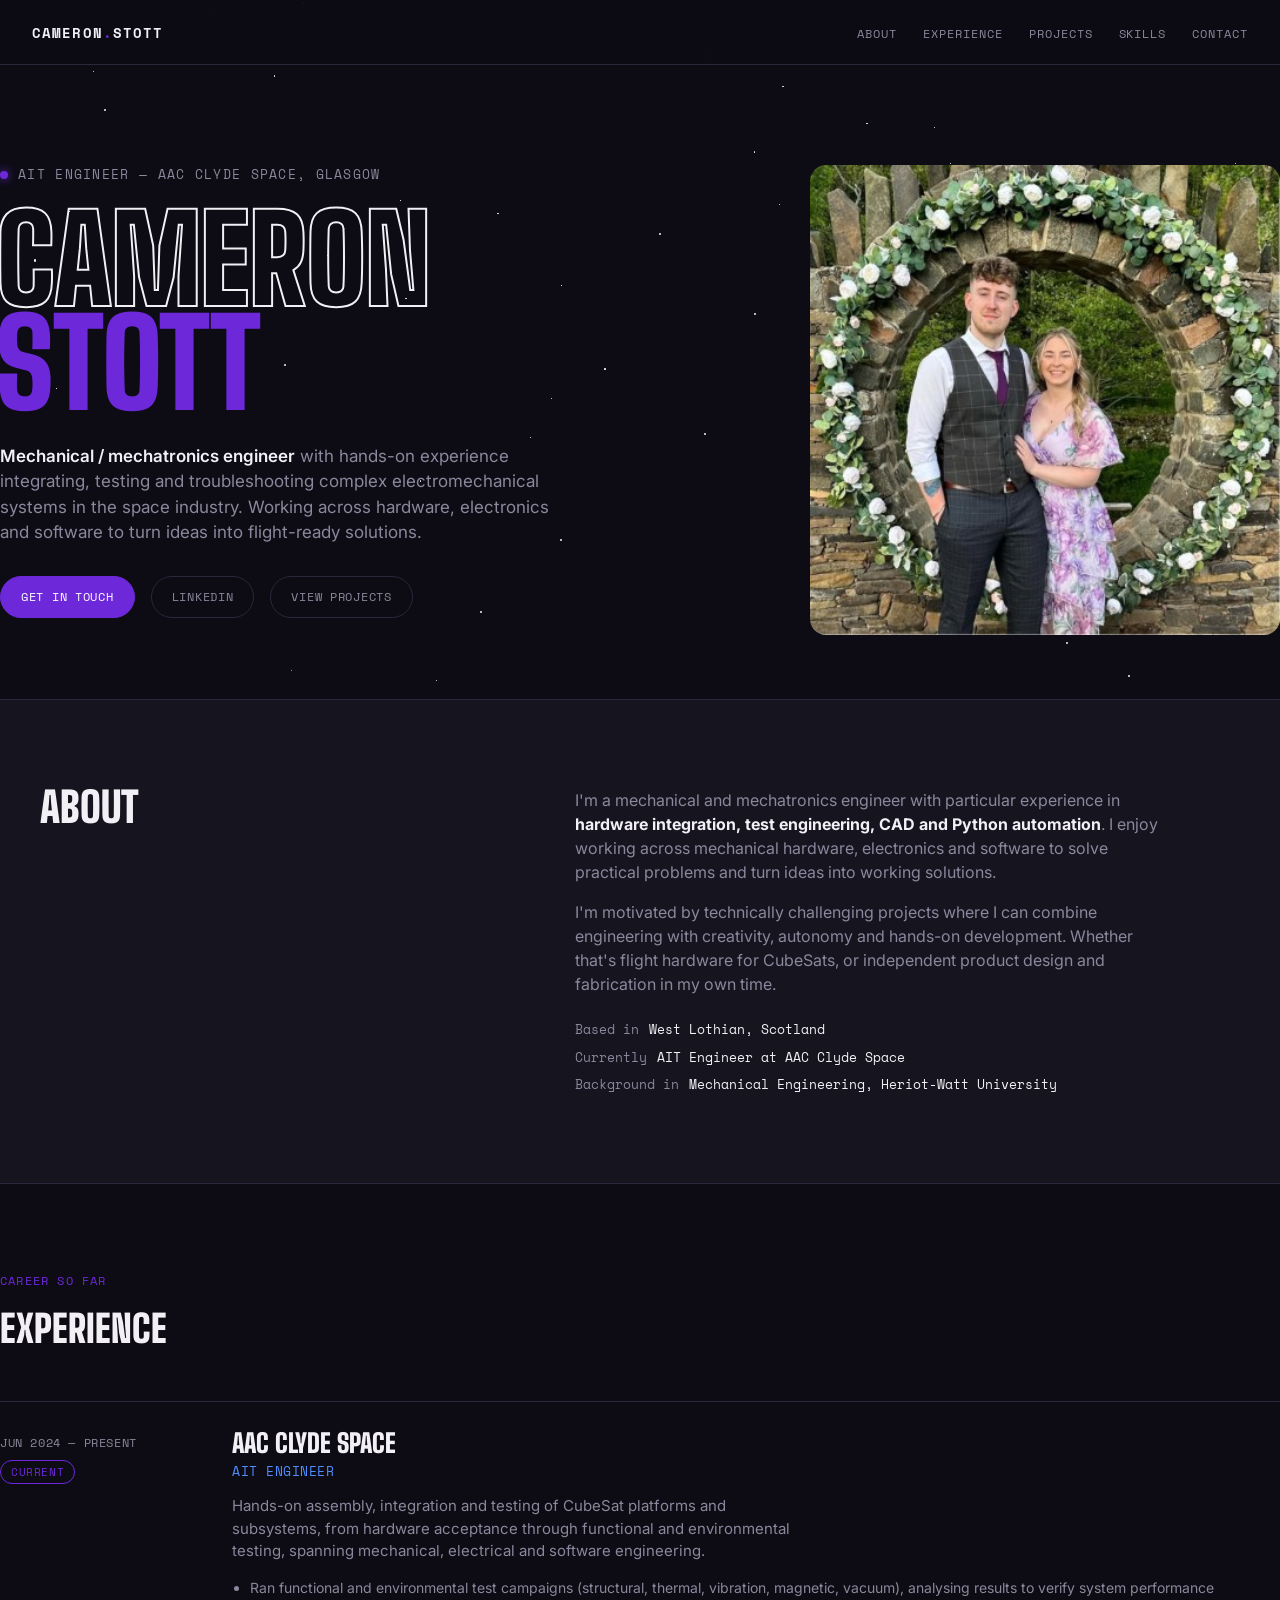
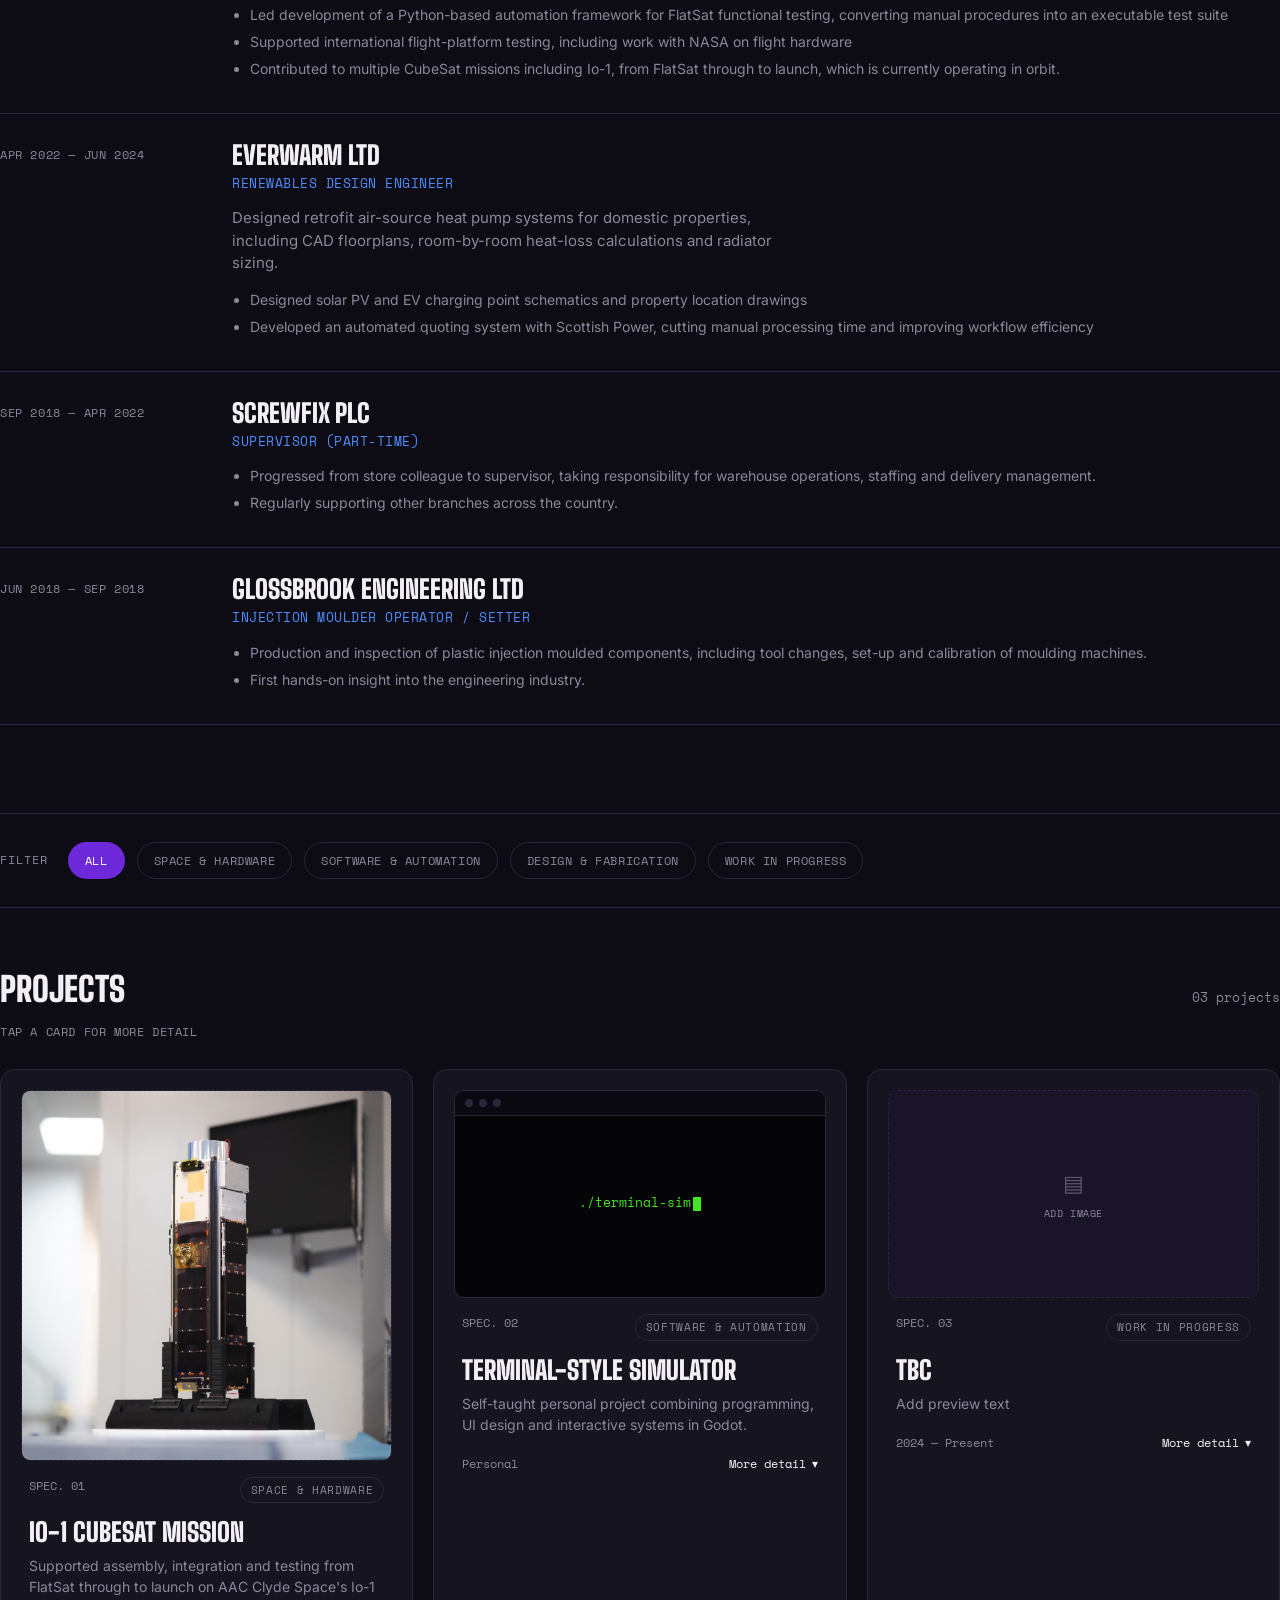
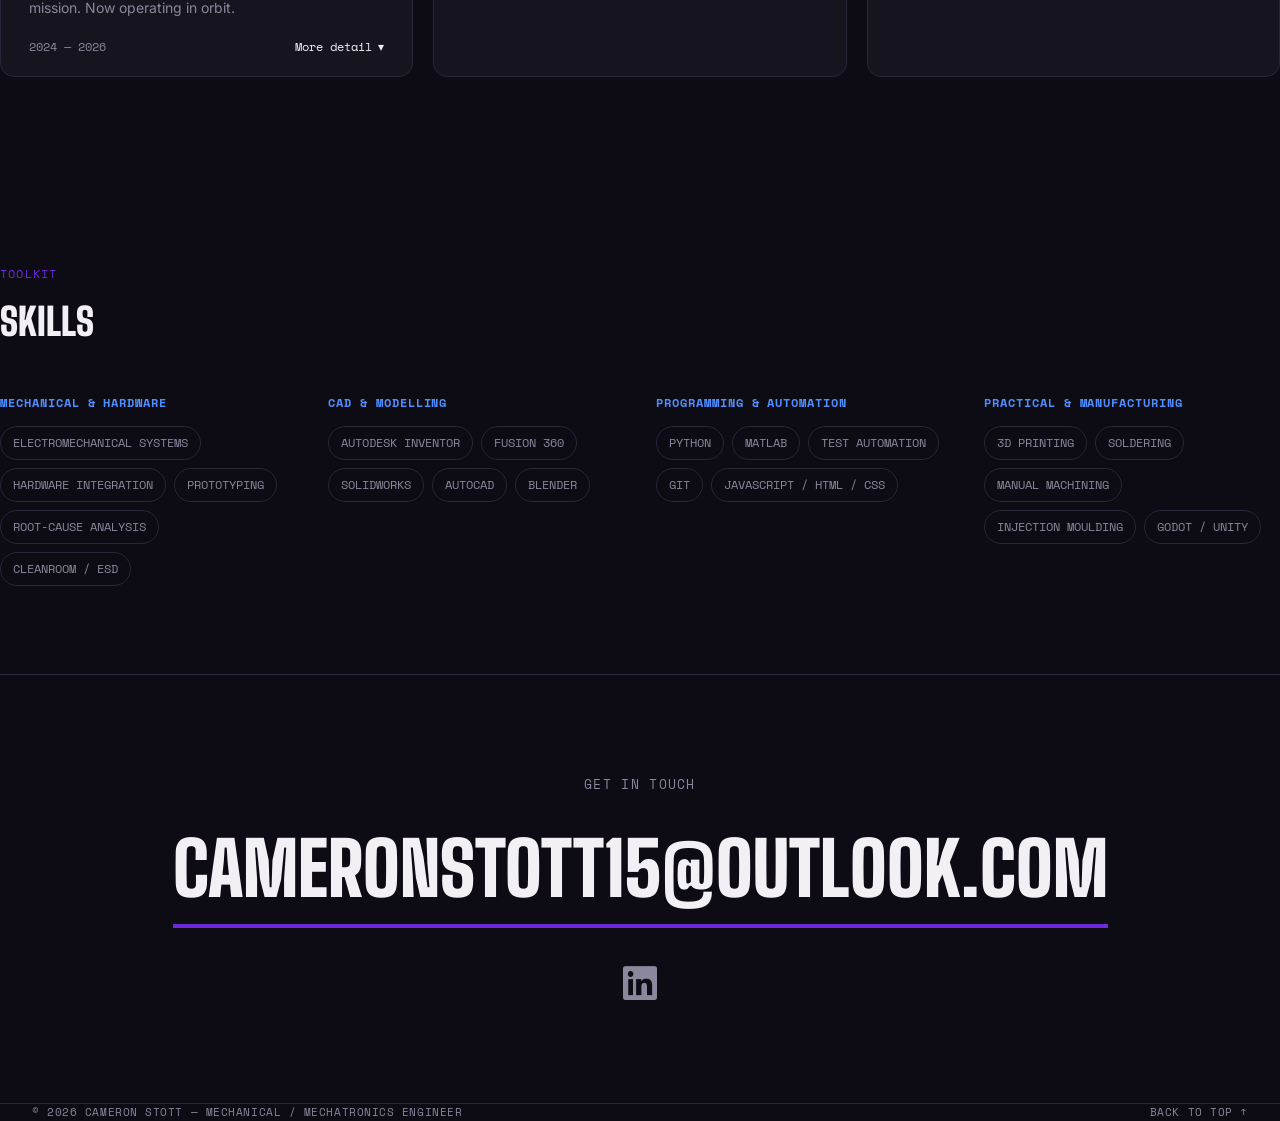
==== commit 111dec8f: "Update index.html - updated terminal game preview - removed unnecessary dashes" ====
--- a/index.html
+++ b/index.html
@@ -363,10 +363,10 @@
     flex-direction:column; gap:10px; padding:16px; text-align:center;
   }
   .embed-body .prompt{
-    font-family:var(--font-mono); font-size:13px; color:var(--accent-2);
+    font-family:var(--font-mono); font-size:13px; color:#46E322;
   }
   .embed-body .cursor{
-    display:inline-block; width:8px; height:14px; background:var(--accent-2);
+    display:inline-block; width:8px; height:14px; background:#46E322;
     animation: blink 1s step-end infinite; vertical-align:middle; margin-left:2px;
   }
   @keyframes blink{ 50%{ opacity:0; } }
@@ -477,7 +477,7 @@
         <span class="fill">Stott</span>
       </h1>
       <p class="hero-sub">
-        <strong>Mechanical / mechatronics engineer</strong> with hands-on experience integrating, testing and troubleshooting complex electromechanical systems in the space industry — working across hardware, electronics and software to turn ideas into flight-ready solutions.
+        <strong>Mechanical / mechatronics engineer</strong> with hands-on experience integrating, testing and troubleshooting complex electromechanical systems in the space industry. Working across hardware, electronics and software to turn ideas into flight-ready solutions.
       </p>
       <div class="hero-links">
         <a class="primary" href="#contact">Get in touch</a>
@@ -495,7 +495,7 @@
     <h2>About</h2>
     <div class="about-copy">
       <p>I'm a mechanical and mechatronics engineer with particular experience in <strong>hardware integration, test engineering, CAD and Python automation</strong>. I enjoy working across mechanical hardware, electronics and software to solve practical problems and turn ideas into working solutions.</p>
-      <p>I'm motivated by technically challenging projects where I can combine engineering with creativity, autonomy and hands-on development — whether that's flight hardware for CubeSats, or independent product design and fabrication in my own time.</p>
+      <p>I'm motivated by technically challenging projects where I can combine engineering with creativity, autonomy and hands-on development. Whether that's flight hardware for CubeSats, or independent product design and fabrication in my own time.</p>
       <div class="facts">
         <div>Based in <span>West Lothian, Scotland</span></div>
         <div>Currently <span>AIT Engineer at AAC Clyde Space</span></div>
@@ -517,12 +517,12 @@
       <div class="timeline-body">
         <h3>AAC Clyde Space</h3>
         <span class="role">AIT Engineer</span>
-        <p>Hands-on assembly, integration and testing of CubeSat platforms and subsystems, from hardware acceptance through functional and environmental testing — spanning mechanical, electrical and software engineering.</p>
+        <p>Hands-on assembly, integration and testing of CubeSat platforms and subsystems, from hardware acceptance through functional and environmental testing, spanning mechanical, electrical and software engineering.</p>
         <ul>
           <li>Ran functional and environmental test campaigns (structural, thermal, vibration, magnetic, vacuum), analysing results to verify system performance</li>
           <li>Led development of a Python-based automation framework for FlatSat functional testing, converting manual procedures into an executable test suite</li>
           <li>Supported international flight-platform testing, including work with NASA on flight hardware</li>
-          <li>Contributed to multiple CubeSat missions including Io-1, from FlatSat through to launch — now operating in orbit</li>
+          <li>Contributed to multiple CubeSat missions including Io-1, from FlatSat through to launch, which is currently operating in orbit.</li>
         </ul>
       </div>
     </div>
@@ -545,7 +545,10 @@
       <div class="timeline-body">
         <h3>Screwfix PLC</h3>
         <span class="role">Supervisor (Part-Time)</span>
-        <p>Progressed from store colleague to supervisor, taking responsibility for warehouse operations, staffing and delivery management — regularly supporting other branches across the country.</p>
+        <ul>
+          <li>Progressed from store colleague to supervisor, taking responsibility for warehouse operations, staffing and delivery management.</li>
+          <li>Regularly supporting other branches across the country.</li>
+        </ul>
       </div>
     </div>
 
@@ -554,7 +557,10 @@
       <div class="timeline-body">
         <h3>Glossbrook Engineering Ltd</h3>
         <span class="role">Injection Moulder Operator / Setter</span>
-        <p>Production and inspection of plastic injection moulded components, including tool changes, set-up and calibration of moulding machines — a first hands-on insight into the engineering industry.</p>
+        <ul>
+          <li>Production and inspection of plastic injection moulded components, including tool changes, set-up and calibration of moulding machines.</li>
+          <li>First hands-on insight into the engineering industry.</li>
+        </ul>
       </div>
     </div>
 
@@ -567,6 +573,7 @@
   <button class="filter-btn" data-filter="space">Space &amp; Hardware</button>
   <button class="filter-btn" data-filter="software">Software &amp; Automation</button>
   <button class="filter-btn" data-filter="design">Design &amp; Fabrication</button>
+  <button class="filter-btn" data-filter="wip">Work in Progress</button>
 </section>
 
 <section class="work wrap">
@@ -587,7 +594,7 @@
         </div>
         <h3>Io-1 CubeSat Mission</h3>
         <p class="preview">Supported assembly, integration and testing from FlatSat through to launch on AAC Clyde Space's Io-1 mission. Now operating in orbit.</p>
-        <div class="card-foot"><span>2024 — 2025</span><span class="go">More detail <span class="chevron">▾</span></span></div>
+        <div class="card-foot"><span>2024 — 2026</span><span class="go">More detail <span class="chevron">▾</span></span></div>
         <div class="card-detail">
           <div class="card-detail-inner">
             <p>Worked across the full AIT lifecycle for Io-1 from initial hardware acceptance and subsystem integration through to final flight configuration and launch readiness.</p>
@@ -603,16 +610,11 @@
     </article>
 
     <article class="card" data-cat="software">
-      <!-- Playable embed slot. Once you've exported your Godot project for Web,
-           point the iframe below at the exported index.html and remove the
-           .embed-body placeholder markup. See chat for export/hosting steps. -->
       <div class="card-embed">
         <div class="embed-titlebar"><span></span><span></span><span></span></div>
         <div class="embed-body">
           <div class="prompt">./terminal-sim<span class="cursor"></span></div>
-          <div class="note">Playable build goes here — export your Godot project for Web and embed it in this frame</div>
         </div>
-        <!-- <iframe src="game/terminal-sim/index.html" style="width:100%;height:100%;border:0;" title="Terminal Simulator"></iframe> -->
       </div>
       <div class="card-body">
         <div class="card-top">
@@ -630,12 +632,12 @@
       </div>
     </article>
 
-    <article class="card" data-cat="software">
+    <article class="card" data-cat="wip">
       <div class="card-image"><span class="icon">▤</span><span class="label">Add image</span></div>
       <div class="card-body">
         <div class="card-top">
           <span class="card-index">SPEC. 03</span>
-          <span class="tag">Software &amp; Automation</span>
+          <span class="tag">Work in Progress</span>
         </div>
         <h3>TBC</h3>
         <p class="preview">Add preview text</p>
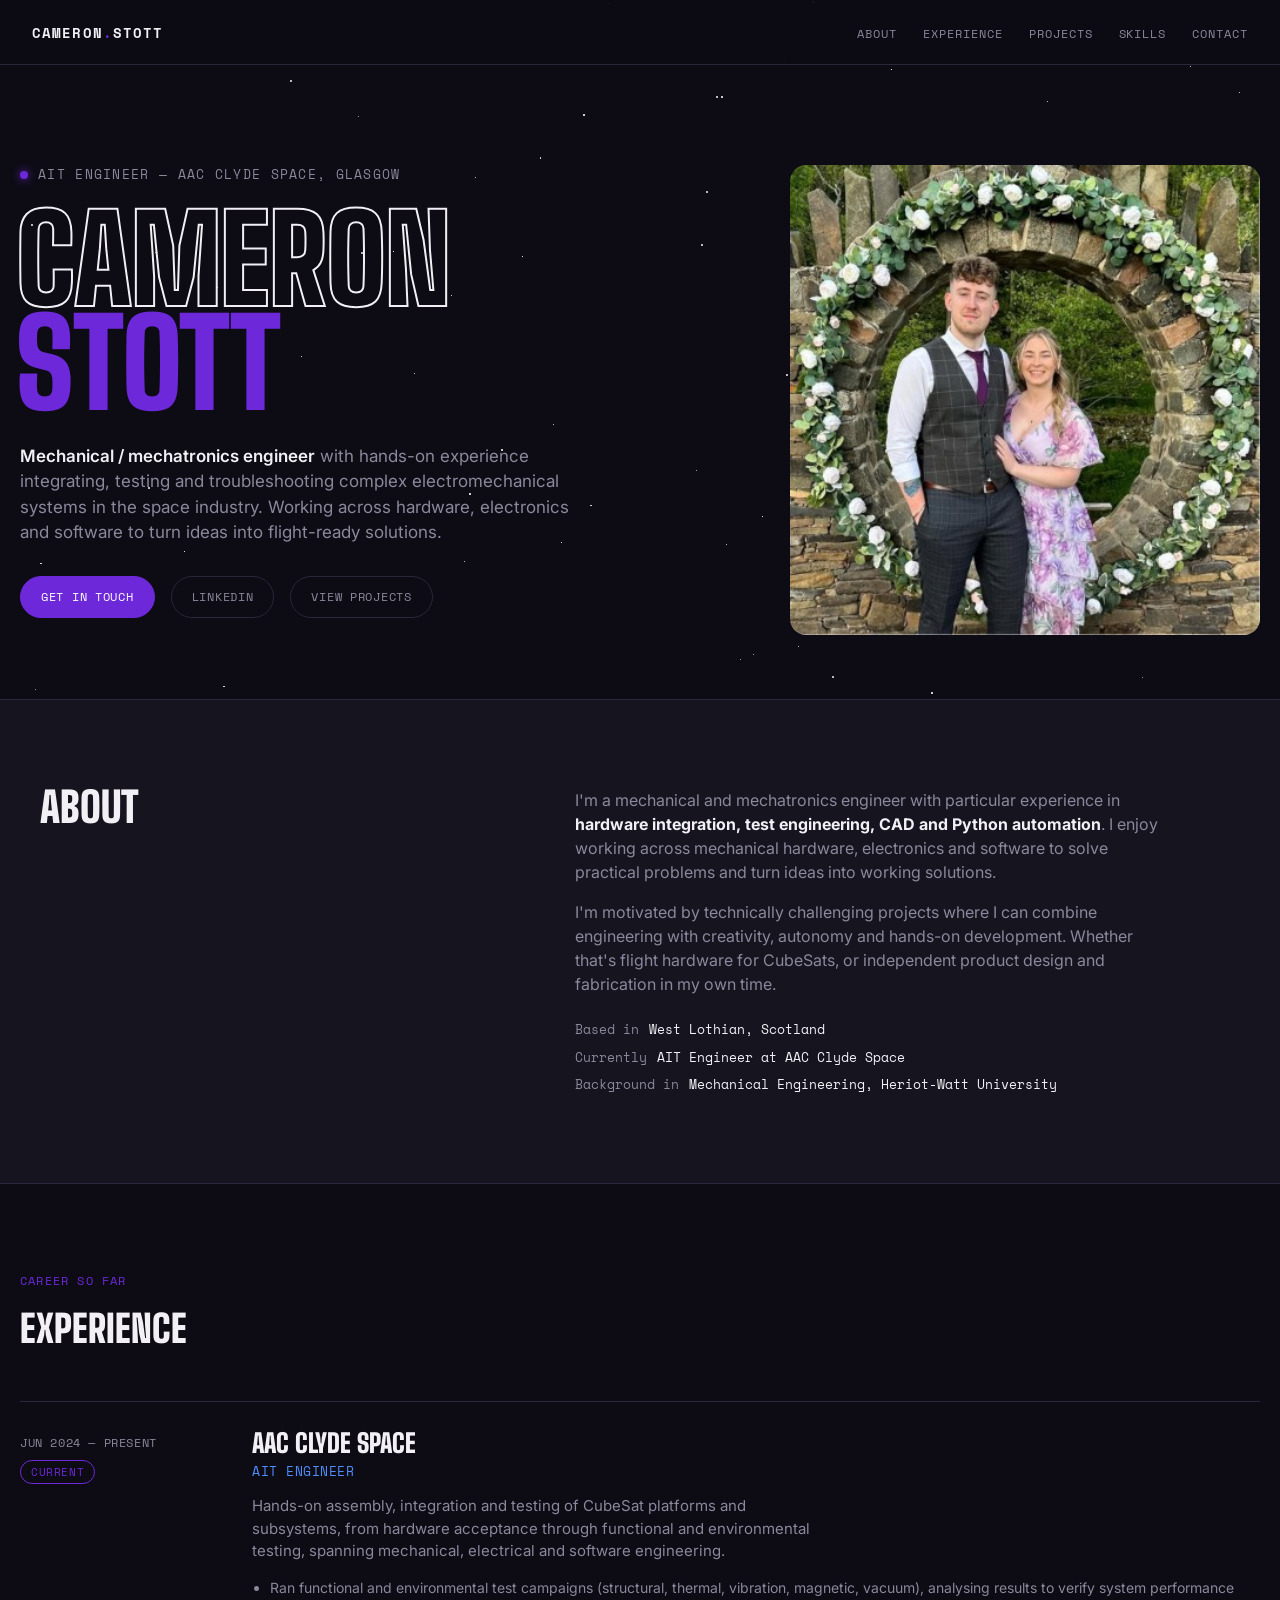
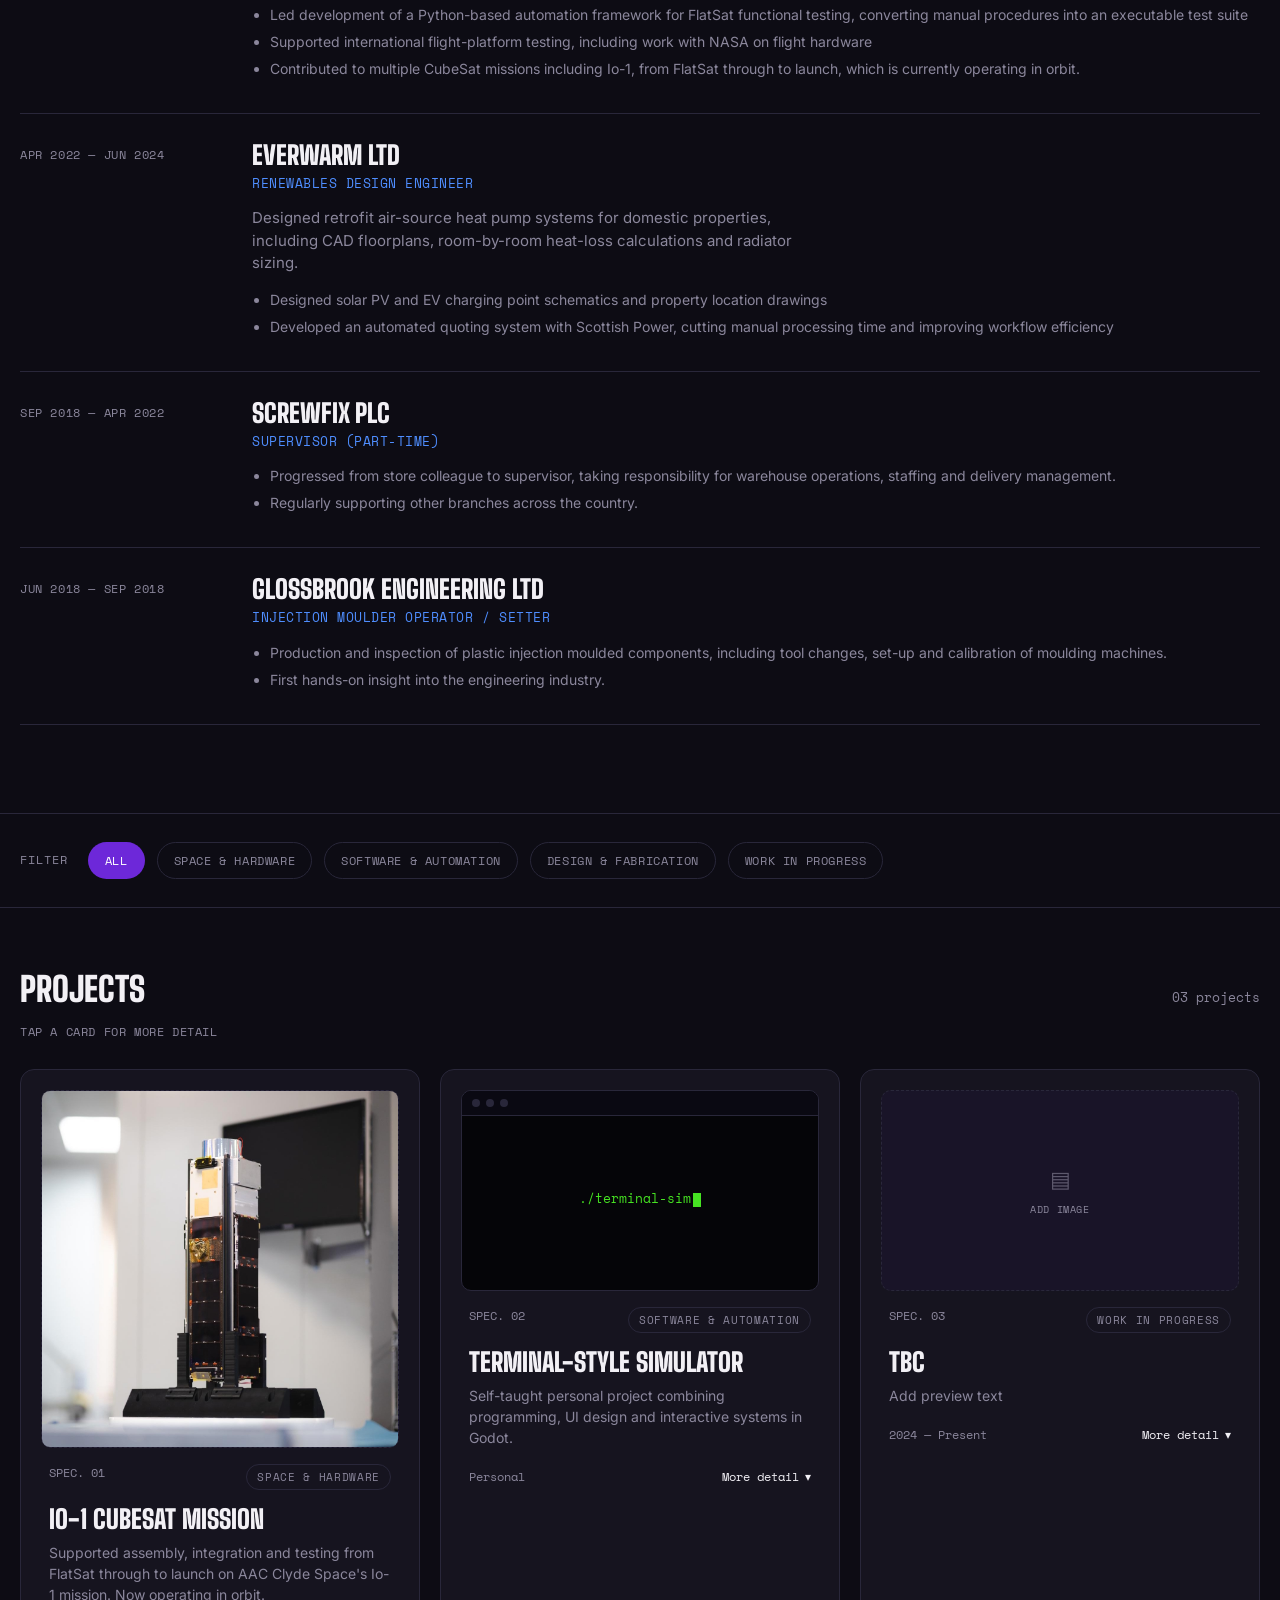
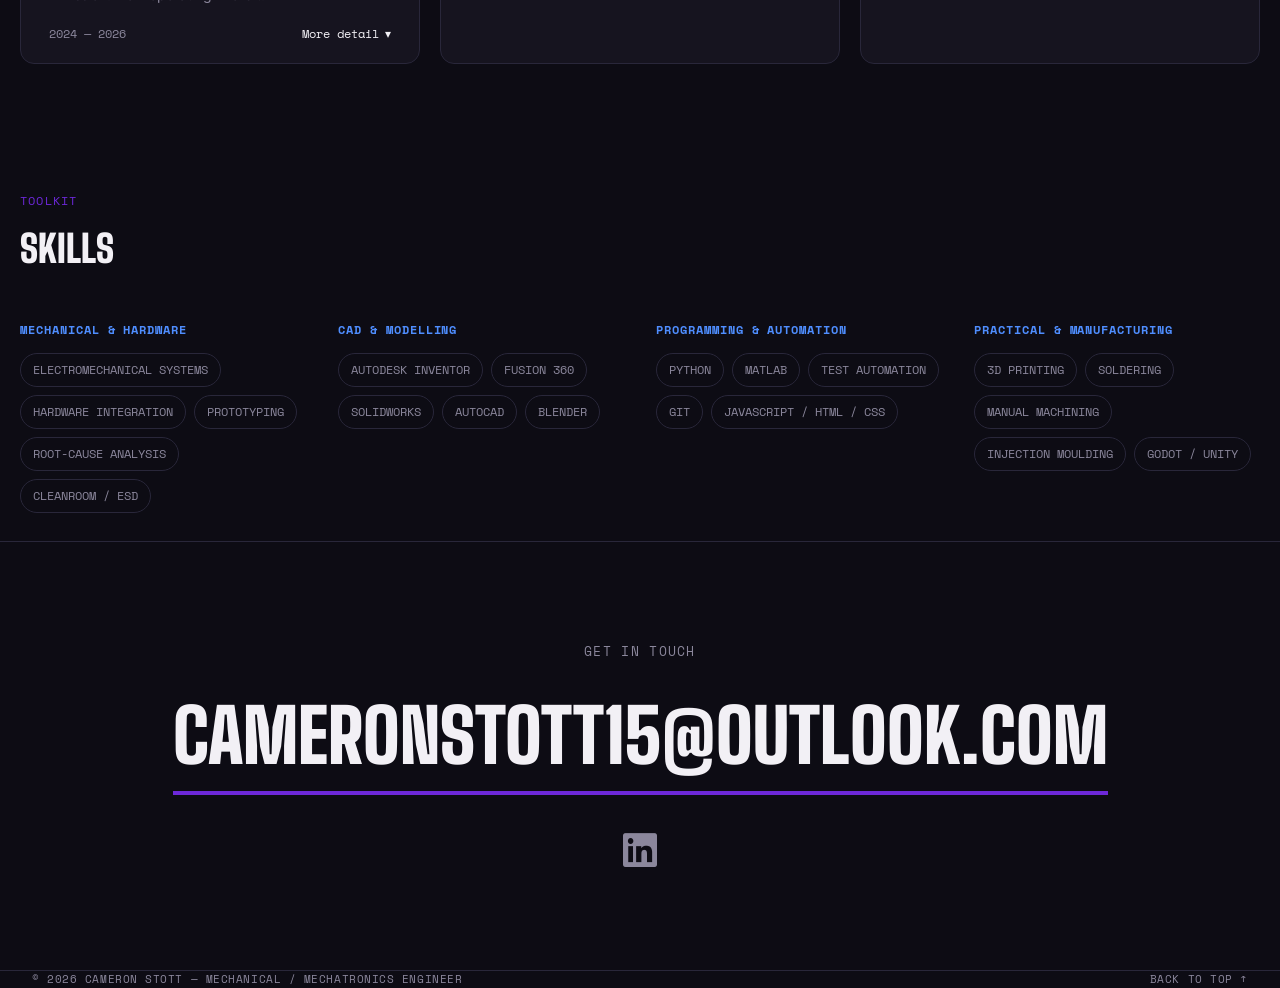
==== commit 4ca79c94: "Update index.html - added padding of 20px on all sections to improve layout in mobile mode" ====
--- a/index.html
+++ b/index.html
@@ -103,7 +103,7 @@
 
   /* ---------- HERO ---------- */
   .hero{
-    padding:100px 0 64px;
+    padding:100px 20px 64px;
     border-bottom:1px solid var(--border);
   }
   .hero-grid{
@@ -183,7 +183,7 @@
   }
 
   /* ---------- EXPERIENCE (traditional timeline) ---------- */
-  .experience{ padding:88px 0; border-bottom:1px solid var(--border); }
+  .experience{ padding:88px 20px; border-bottom:1px solid var(--border); }
   .section-head{ margin-bottom:44px; }
   .section-head .eyebrow{
     font-family:var(--font-mono); font-size:12px; color:var(--accent);
@@ -225,7 +225,7 @@
 
   /* ---------- FILTER BAR ---------- */
   .filter-bar{
-    padding:28px 0;
+    padding:28px 20px;
     border-bottom:1px solid var(--border);
     display:flex; align-items:center; gap:12px; flex-wrap:wrap;
   }
@@ -246,7 +246,7 @@
   }
 
   /* ---------- WORK GRID ---------- */
-  .work{ padding:56px 0 100px; }
+  .work{ padding:56px 20px 100px; }
   .work-head{
     display:flex; justify-content:space-between; align-items:baseline;
     margin-bottom:8px;
@@ -374,7 +374,7 @@
   @media (prefers-reduced-motion: reduce){ .embed-body .cursor{ animation:none; } }
 
   /* ---------- SKILLS ---------- */
-  .skills-section{ padding:88px 0; border-bottom:1px solid var(--border); }
+  .skills-section{ padding:28px 20px; border-bottom:1px solid var(--border);}
   .skills-grid{ display:grid; grid-template-columns:repeat(4, 1fr); gap:32px; margin-top:40px; }
   .skill-group h4{
     font-family:var(--font-mono); font-size:12px; text-transform:uppercase;
@@ -654,7 +654,6 @@
         </div>
       </div>
     </article>
-
   </div>
 </section>
 
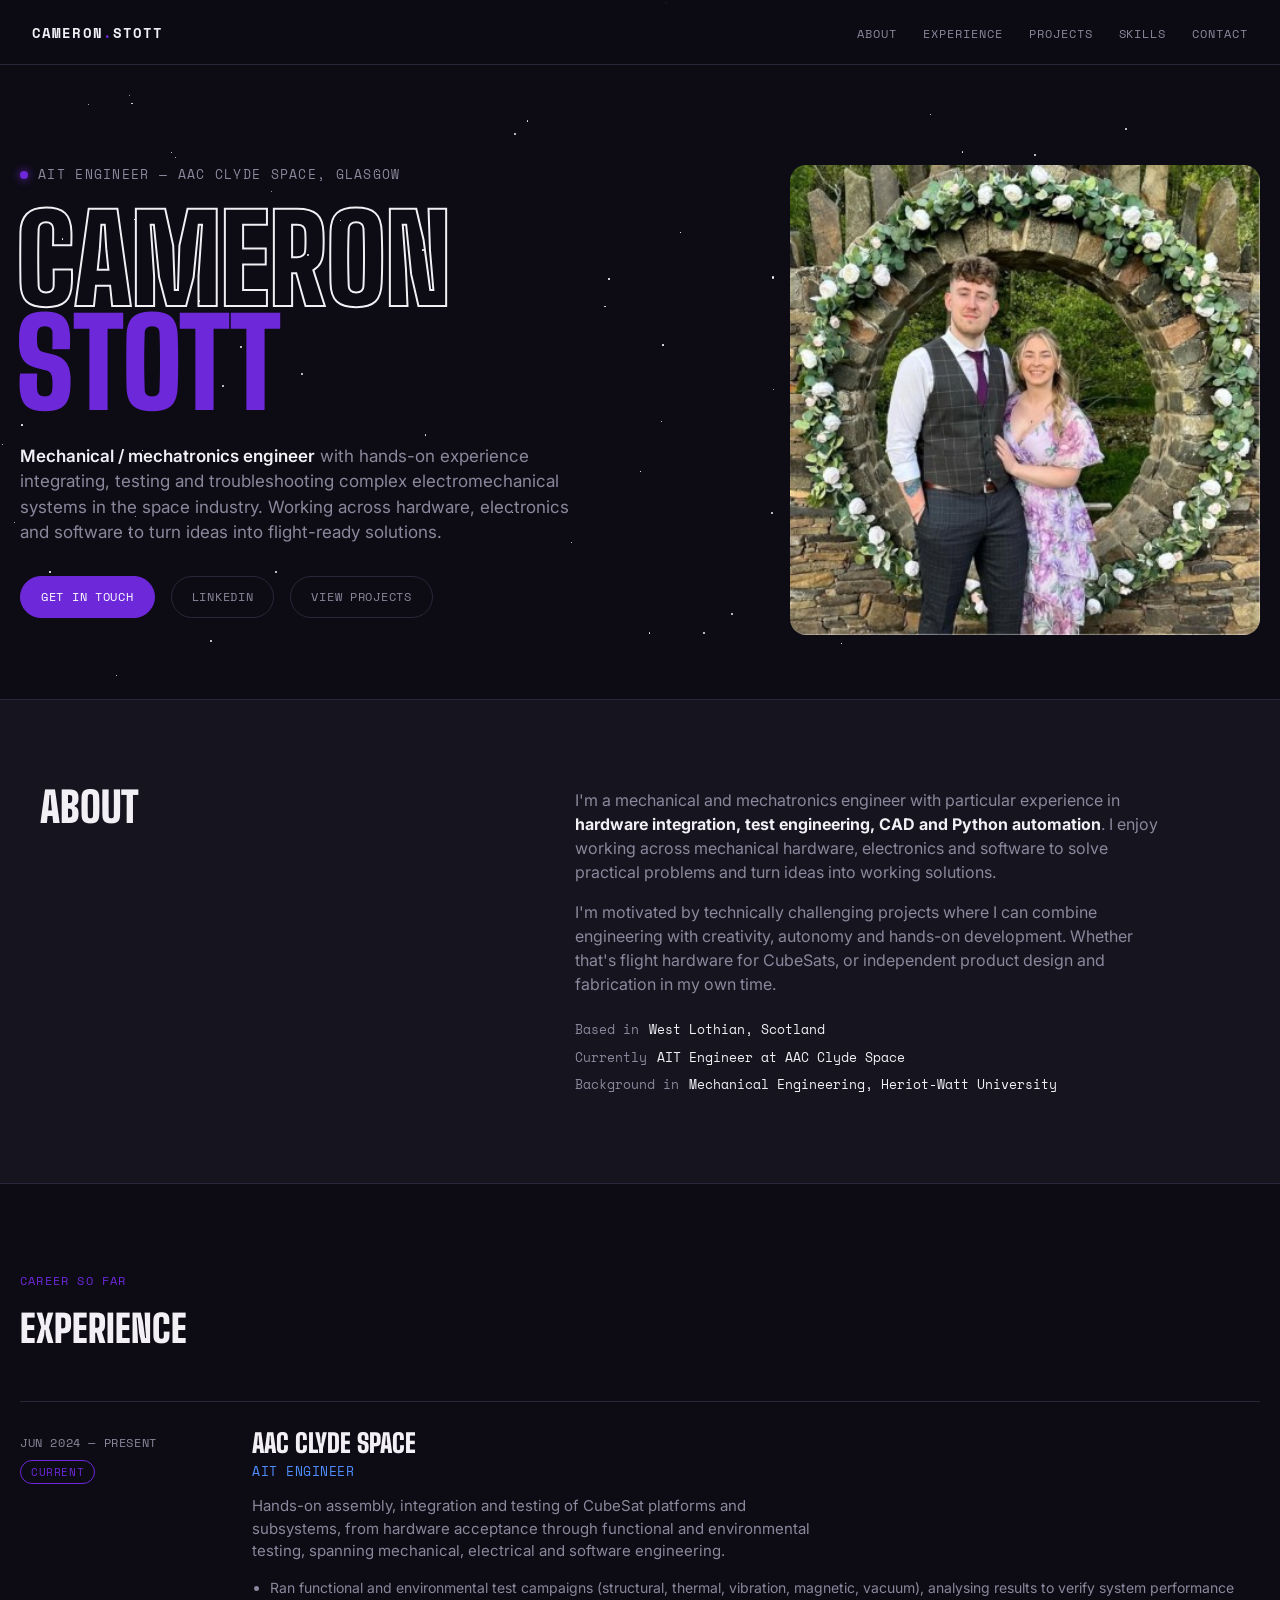
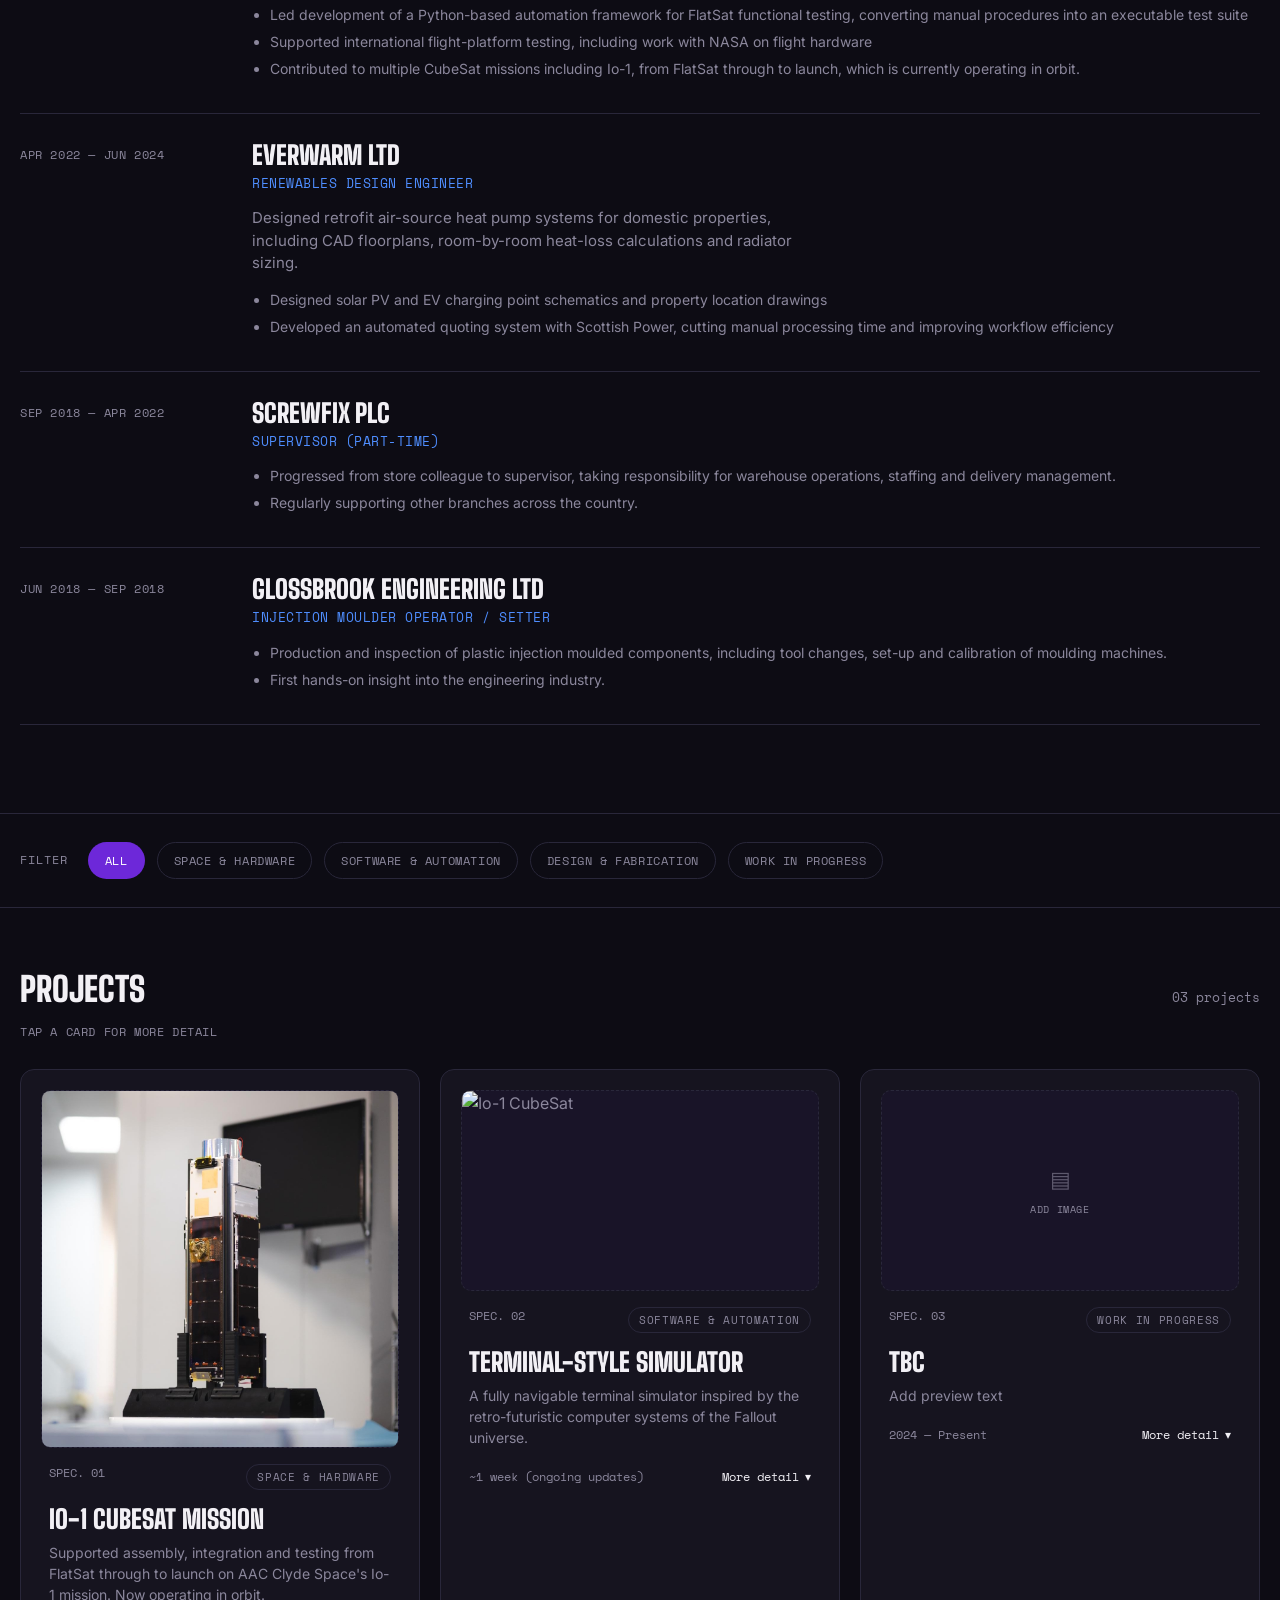
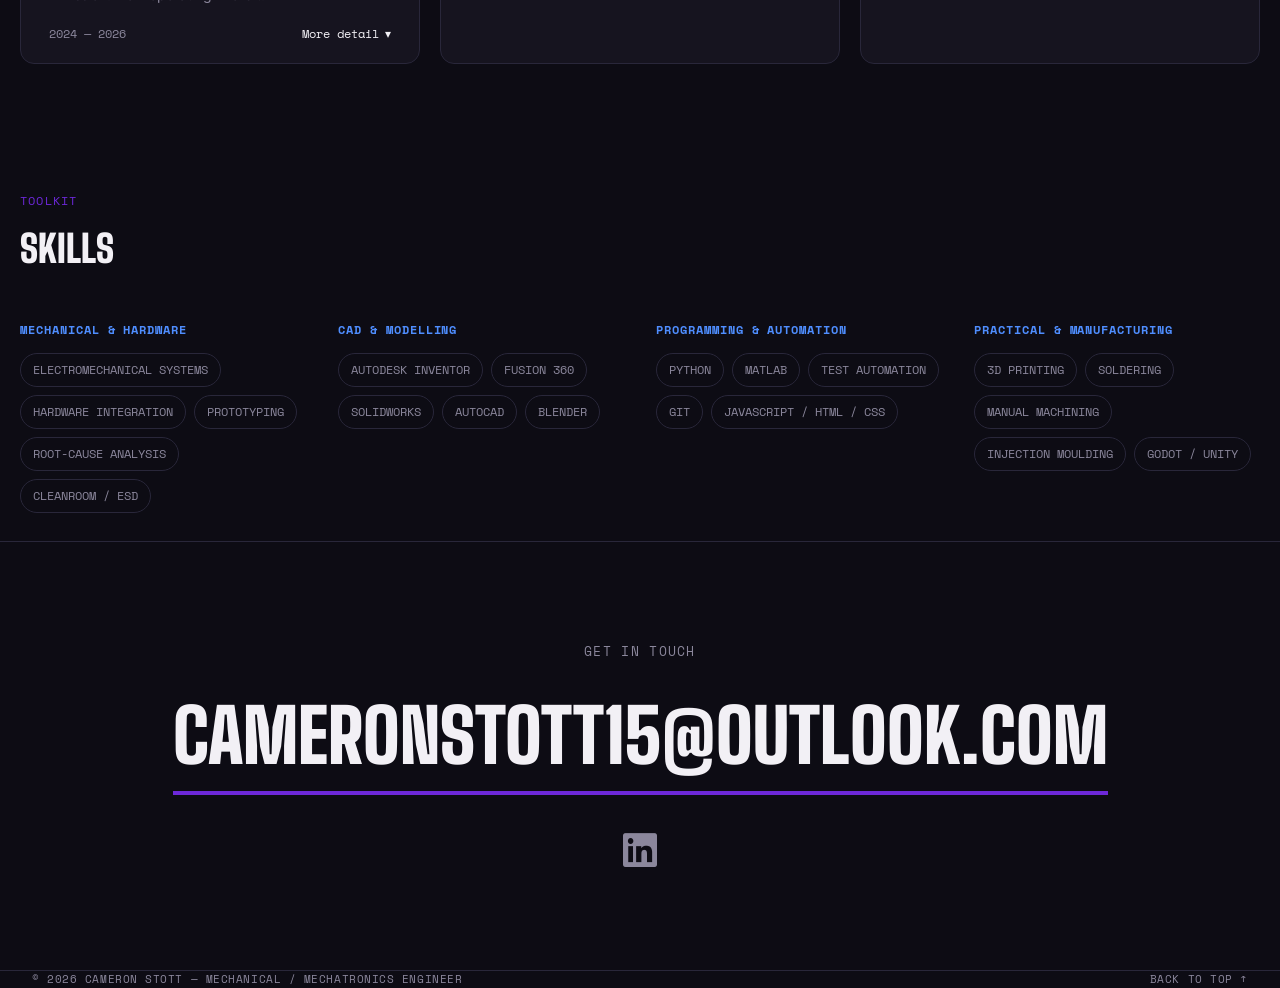
==== commit f147cad9: "- Included link to HTML-exported fallout terminal emulator - Updated project section for fallout ter" ====
--- a/index.html
+++ b/index.html
@@ -347,12 +347,6 @@
   .card-detail-inner ul{ padding-left:18px; color:var(--text-dim); font-size:13px; }
   .card-detail-inner li{ margin-bottom:6px; }
 
-  /* playable embed slot — for the terminal simulator */
-  .card-embed{
-    width:100%; aspect-ratio:16/9; border-radius:10px; overflow:hidden;
-    margin-bottom:16px; flex-shrink:0; position:relative;
-    background:#050508; border:1px solid var(--border);
-  }
   .embed-titlebar{
     display:flex; align-items:center; gap:6px; padding:8px 10px;
     background:#0a0912; border-bottom:1px solid var(--border);
@@ -610,23 +604,26 @@
     </article>
 
     <article class="card" data-cat="software">
-      <div class="card-embed">
-        <div class="embed-titlebar"><span></span><span></span><span></span></div>
-        <div class="embed-body">
-          <div class="prompt">./terminal-sim<span class="cursor"></span></div>
-        </div>
-      </div>
+      <div class="card-image"><img src="images/terminal.gif" alt="Io-1 CubeSat"></div>
       <div class="card-body">
         <div class="card-top">
           <span class="card-index">SPEC. 02</span>
           <span class="tag">Software &amp; Automation</span>
         </div>
         <h3>Terminal-Style Simulator</h3>
-        <p class="preview">Self-taught personal project combining programming, UI design and interactive systems in Godot.</p>
-        <div class="card-foot"><span>Personal</span><span class="go">More detail <span class="chevron">▾</span></span></div>
+        <p class="preview">A fully navigable terminal simulator inspired by the retro-futuristic computer systems of the Fallout universe.</p>
+        <div class="card-foot"><span>~1 week (ongoing updates)</span><span class="go">More detail <span class="chevron">▾</span></span></div>
         <div class="card-detail">
           <div class="card-detail-inner">
-            <p>An authentic terminal-style simulator built as a self-directed learning project — combining programming logic, interface design and interactive systems, developed independently in Godot.</p>
+            <p>Built from the ground up in Godot, the project focuses on recreating the distinctive terminal UI as a functional interactive interface rather than simply a visual imitation.</p>
+            <ul>
+              <li>The program features multiple screens, menus, selectable files, interactive prompts and hidden content, all wrapped in the nostalgic green glow of a monochrome CRT monitor.</li>
+              <li>I used references from across the Fallout games and TV series to recreate the visual language, typography, layouts and quirks of the original interfaces.</li>
+              <li>Give it a try here: <br> <a class="project-link" href="fallout-terminal-emulator\fallout-terminal-emulator.html" target="_blank" rel="noopener">(Fallout Terminal Emulator)</a></li>
+              <p>HINT: There are a couple of secret screens hidden in this terminal. Try entering the following secret codes into the command line:</p>
+              <p>"The House always wins"</p>
+              <p>"Initiate Phase two"</p>
+            </ul>
           </div>
         </div>
       </div>
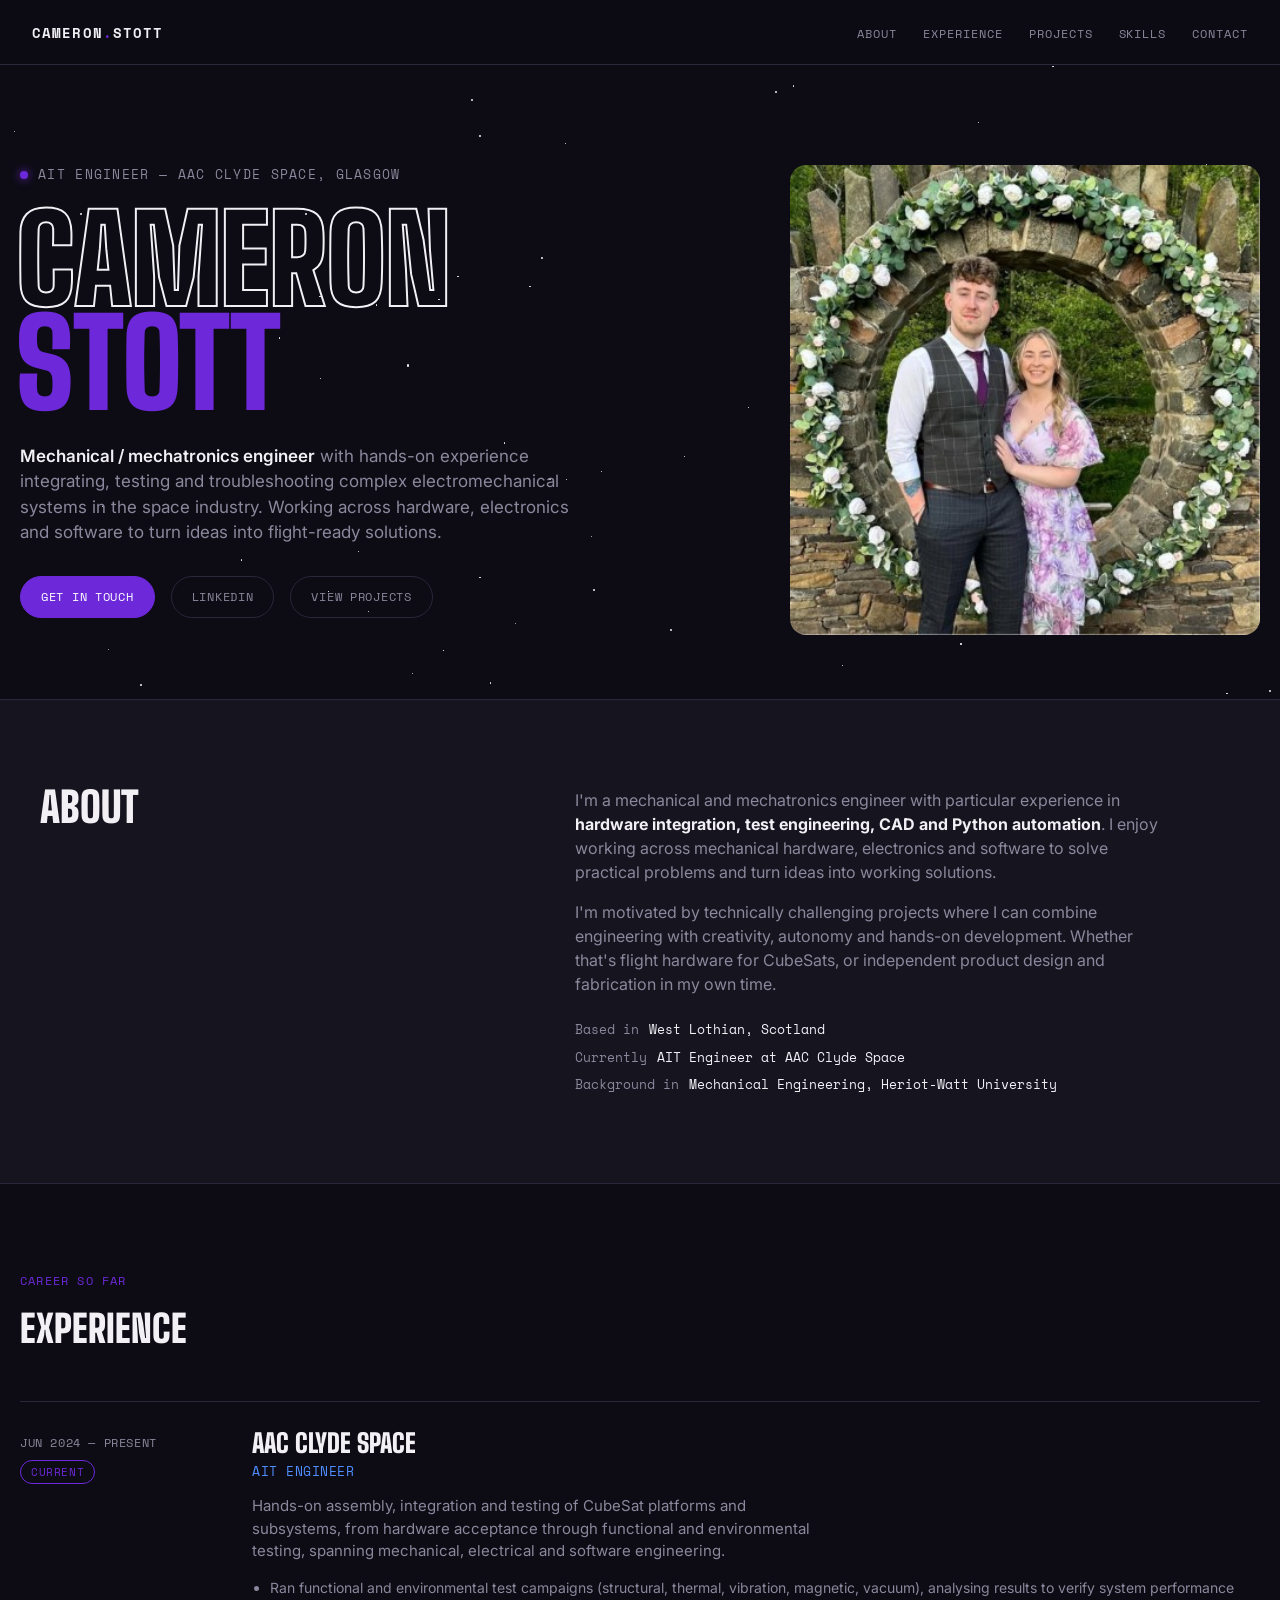
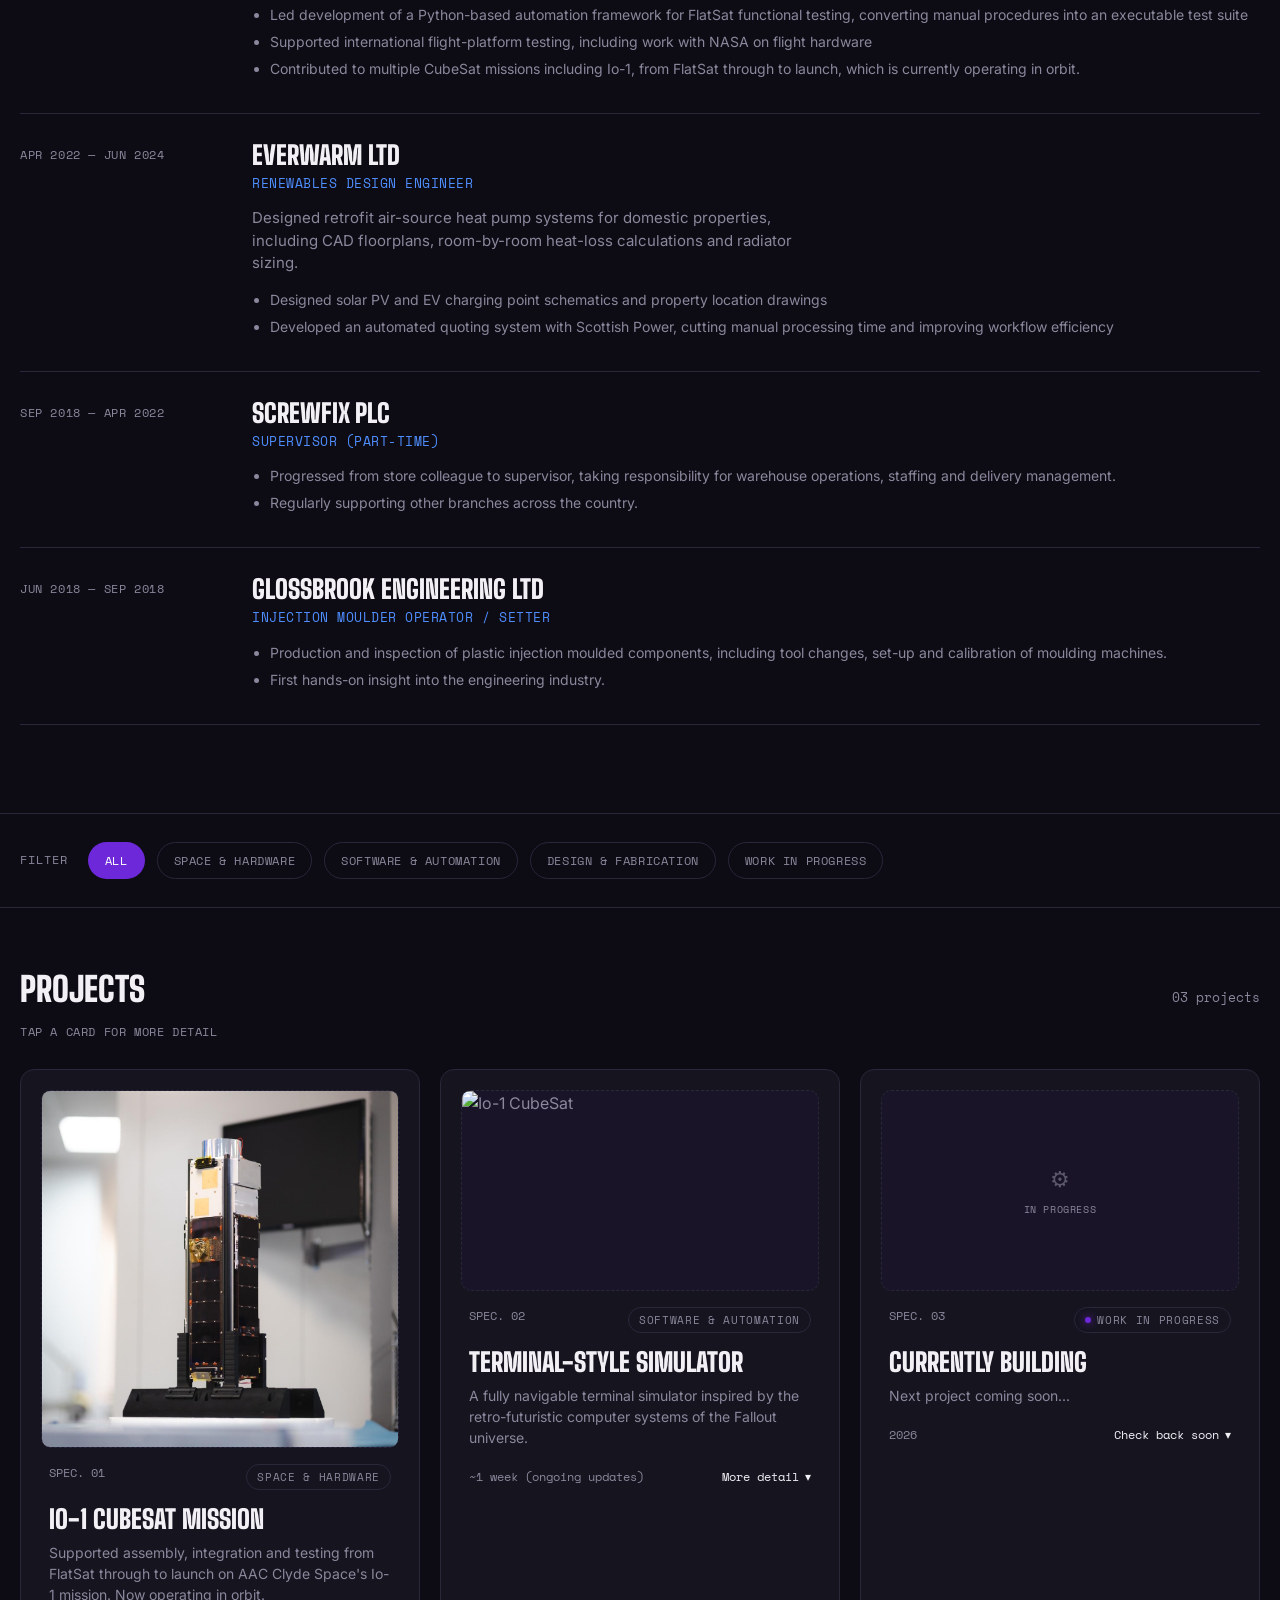
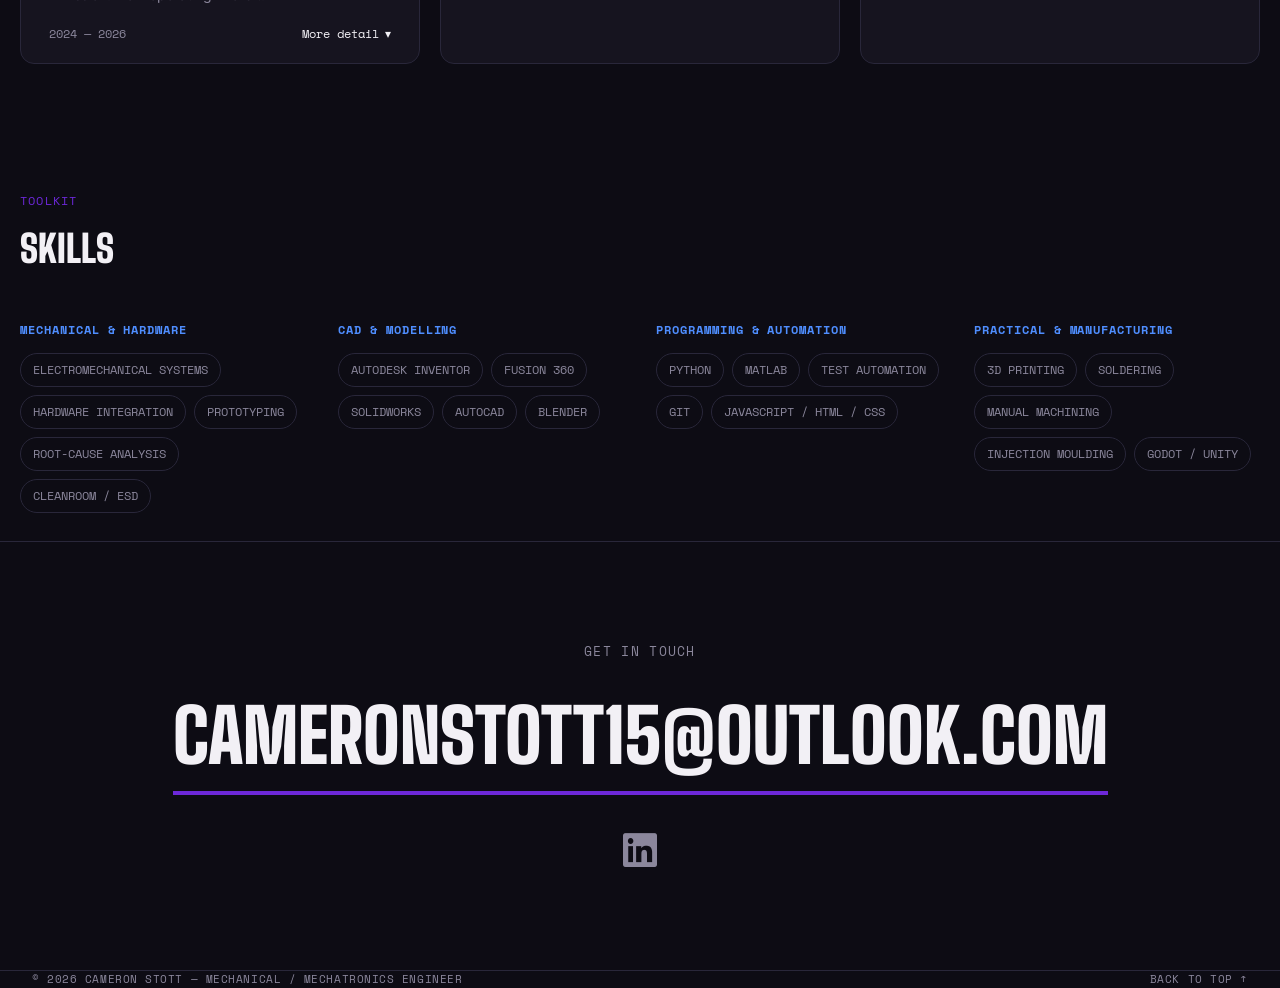
==== commit e1116c88: "Update index.html - Replaced unfinished project tile with a more intentional feeling "Coming Soon" t" ====
--- a/index.html
+++ b/index.html
@@ -441,6 +441,13 @@
   display: inline-flex;
   transition: color .2s ease;
 }
+
+.tag.wip{ display:inline-flex; align-items:center; gap:6px; }
+.tag.wip::before{
+  content:''; width:6px; height:6px; border-radius:50%;
+  background:var(--accent); box-shadow:0 0 8px var(--accent);
+  animation: twinkle 2s ease-in-out infinite;
+}
 </style>
 </head>
 <body>
@@ -619,7 +626,7 @@
             <ul>
               <li>The program features multiple screens, menus, selectable files, interactive prompts and hidden content, all wrapped in the nostalgic green glow of a monochrome CRT monitor.</li>
               <li>I used references from across the Fallout games and TV series to recreate the visual language, typography, layouts and quirks of the original interfaces.</li>
-              <li>Give it a try here: <br> <a class="project-link" href="fallout-terminal-emulator\fallout-terminal-emulator.html" target="_blank" rel="noopener">(Fallout Terminal Emulator)</a></li>
+              <li>Give it a try here: <br> <a class="project-link" href="fallout-terminal-emulator/fallout-terminal-emulator.html" target="_blank" rel="noopener">(Fallout Terminal Emulator)</a></li>
               <p>HINT: There are a couple of secret screens hidden in this terminal. Try entering the following secret codes into the command line:</p>
               <p>"The House always wins"</p>
               <p>"Initiate Phase two"</p>
@@ -630,27 +637,26 @@
     </article>
 
     <article class="card" data-cat="wip">
-      <div class="card-image"><span class="icon">▤</span><span class="label">Add image</span></div>
+      <div class="card-image">
+        <span class="icon">⚙</span>
+        <span class="label">In progress</span>
+      </div>
       <div class="card-body">
         <div class="card-top">
           <span class="card-index">SPEC. 03</span>
-          <span class="tag">Work in Progress</span>
+          <span class="tag wip">Work in Progress</span>
         </div>
-        <h3>TBC</h3>
-        <p class="preview">Add preview text</p>
-        <div class="card-foot"><span>2024 — Present</span><span class="go">More detail <span class="chevron">▾</span></span></div>
+        <h3>Currently Building</h3>
+        <p class="preview">Next project coming soon...</p>
+        <div class="card-foot"><span>2026</span><span class="go">Check back soon <span class="chevron">▾</span></span></div>
         <div class="card-detail">
           <div class="card-detail-inner">
-            <p>Add paragraph</p>
-            <ul>
-              <li>Add bullet point</li>
-              <li>Add bullet point</li>
-              <li>Add bullet point</li>
-            </ul>
+            <p>This one's still in the workshop. I'll swap this out for real detail, images and links as soon as there's something worth showing.</p>
           </div>
         </div>
       </div>
     </article>
+  
   </div>
 </section>
 
